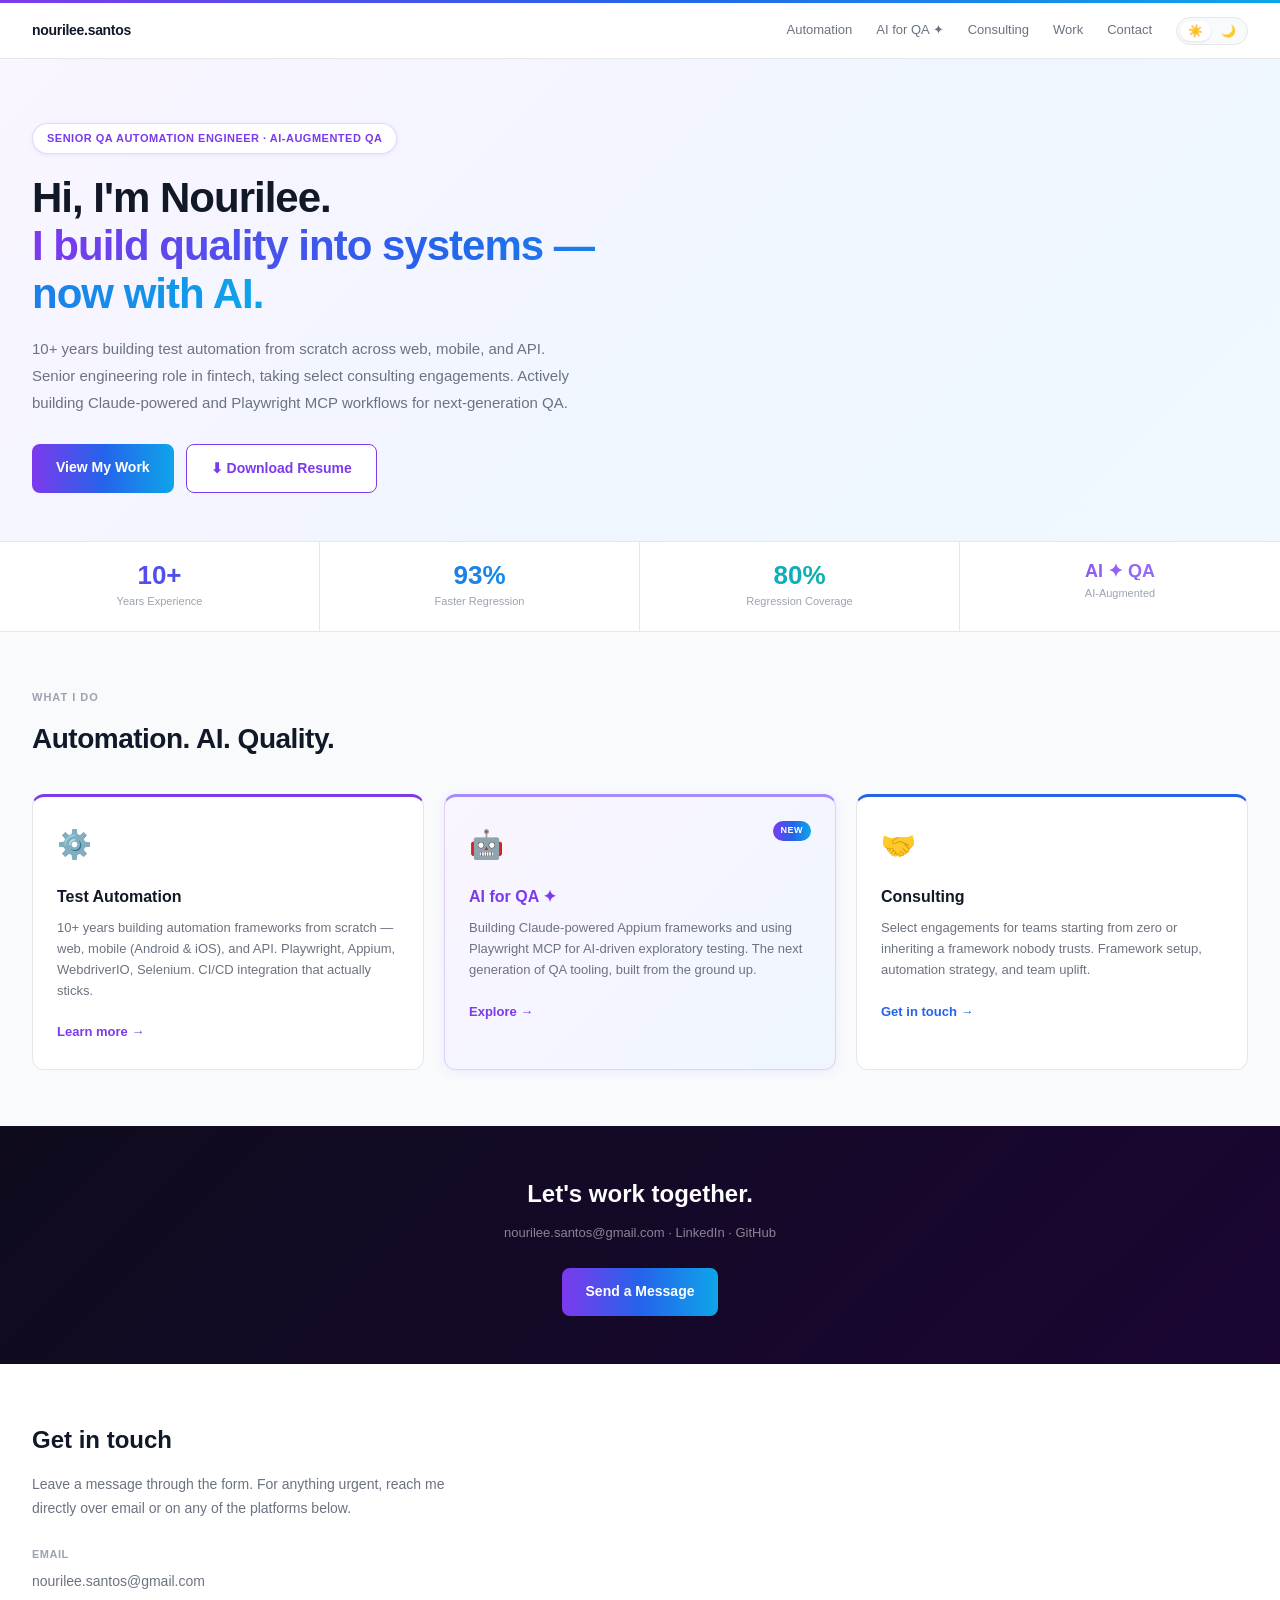
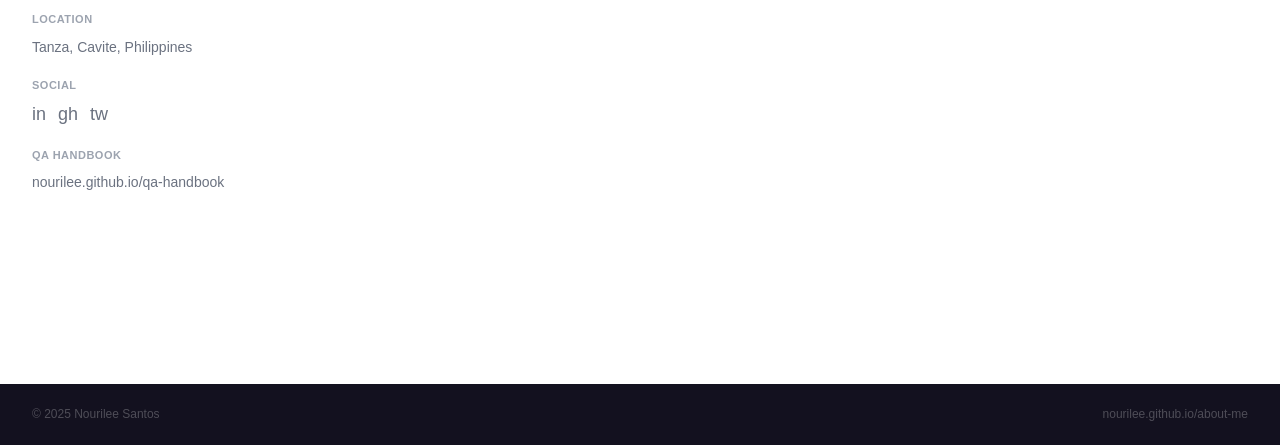
==== index.html @ 4a2c7150 "feat: rebuild home page with hero, stats bar, and pillar cards" ====
<!DOCTYPE html>
<html lang="en">
<head>
  <meta charset="utf-8" />
  <meta name="viewport" content="width=device-width, initial-scale=1" />
  <title>Nourilee Santos — Senior QA Automation Engineer & AI-Augmented QA</title>
  <meta name="description" content="Senior QA Automation Engineer with 10+ years building test automation across web, mobile, and API. Now bringing AI into the QA workflow." />
  <meta property="og:title" content="Nourilee Santos — Senior QA Automation Engineer & AI-Augmented QA" />
  <meta property="og:description" content="Senior QA Automation Engineer with 10+ years building test automation across web, mobile, and API. Now bringing AI into the QA workflow." />
  <meta property="og:image" content="images/me.jpg" />
  <meta property="og:url" content="https://nourilee.github.io/about-me" />
  <meta name="twitter:card" content="summary_large_image" />
  <link rel="stylesheet" href="assets/css/main.css" />
  <script src="assets/js/theme.js"></script>
</head>
<body>

  <div class="gradient-bar"></div>

  <nav class="nav">
    <a href="index.html" class="nav-logo">nourilee.santos</a>
    <div class="nav-links">
      <a href="automation.html">Automation</a>
      <a href="ai-for-qa.html">AI for QA ✦</a>
      <a href="consulting.html">Consulting</a>
      <a href="artifacts.html">Work</a>
      <a href="#contact">Contact</a>
      <div class="theme-toggle" aria-label="Toggle theme">
        <button data-theme="light" onclick="toggleTheme('light')" class="active">☀️</button>
        <button data-theme="dark"  onclick="toggleTheme('dark')">🌙</button>
      </div>
    </div>
  </nav>

  <section class="hero">
    <div class="hero-badge">Senior QA Automation Engineer · AI-Augmented QA</div>
    <h1>Hi, I'm Nourilee.<br>
      <span class="gradient-text">I build quality into systems —<br>now with AI.</span>
    </h1>
    <p>10+ years building test automation from scratch across web, mobile, and API. Senior engineering role in fintech, taking select consulting engagements. Actively building Claude-powered and Playwright MCP workflows for next-generation QA.</p>
    <div class="btn-group">
      <a href="artifacts.html" class="btn-primary">View My Work</a>
      <a href="resume.pdf" download class="btn-secondary">⬇ Download Resume</a>
    </div>
  </section>

  <div class="stats-bar">
    <div class="stat">
      <div class="stat-number purple-blue">10+</div>
      <div class="stat-label">Years Experience</div>
    </div>
    <div class="stat">
      <div class="stat-number blue-sky">93%</div>
      <div class="stat-label">Faster Regression</div>
    </div>
    <div class="stat">
      <div class="stat-number sky-green">80%</div>
      <div class="stat-label">Regression Coverage</div>
    </div>
    <div class="stat">
      <div class="stat-number ai">AI ✦ QA</div>
      <div class="stat-label">AI-Augmented</div>
    </div>
  </div>

  <section class="section">
    <div class="section-label">What I Do</div>
    <h2>Automation. AI. Quality.</h2>
    <div class="pillars">
      <div class="card card-purple">
        <div class="card-icon">⚙️</div>
        <h3>Test Automation</h3>
        <p>10+ years building automation frameworks from scratch — web, mobile (Android &amp; iOS), and API. Playwright, Appium, WebdriverIO, Selenium. CI/CD integration that actually sticks.</p>
        <a href="automation.html" class="card-link">Learn more →</a>
      </div>
      <div class="card card-ai">
        <div class="card-header">
          <div class="card-icon" style="margin-bottom:0;">🤖</div>
          <span class="badge-new">NEW</span>
        </div>
        <h3>AI for QA ✦</h3>
        <p>Building Claude-powered Appium frameworks and using Playwright MCP for AI-driven exploratory testing. The next generation of QA tooling, built from the ground up.</p>
        <a href="ai-for-qa.html" class="card-link">Explore →</a>
      </div>
      <div class="card card-blue">
        <div class="card-icon">🤝</div>
        <h3>Consulting</h3>
        <p>Select engagements for teams starting from zero or inheriting a framework nobody trusts. Framework setup, automation strategy, and team uplift.</p>
        <a href="consulting.html" class="card-link blue">Get in touch →</a>
      </div>
    </div>
  </section>

  <div class="contact-teaser">
    <h2>Let's work together.</h2>
    <p>nourilee.santos@gmail.com · LinkedIn · GitHub</p>
    <a href="#contact" class="btn-primary">Send a Message</a>
  </div>

  <section id="contact" class="contact-section">
    <div class="contact-grid">
      <div>
        <h2>Get in touch</h2>
        <p>Leave a message through the form. For anything urgent, reach me directly over email or on any of the platforms below.</p>
        <div class="contact-details">
          <div class="contact-item">
            <h4>Email</h4>
            <a href="mailto:nourilee.santos@gmail.com">nourilee.santos@gmail.com</a>
          </div>
          <div class="contact-item">
            <h4>Location</h4>
            <span>Tanza, Cavite, Philippines</span>
          </div>
          <div class="contact-item">
            <h4>Social</h4>
            <div class="social-icons">
              <a href="https://www.linkedin.com/in/nourileesantos/" title="LinkedIn">in</a>
              <a href="https://github.com/nourilee" title="GitHub">gh</a>
              <a href="https://twitter.com/oyiesantos" title="Twitter">tw</a>
            </div>
          </div>
          <div class="contact-item">
            <h4>QA Handbook</h4>
            <a href="https://nourilee.github.io/qa-handbook" target="_blank">nourilee.github.io/qa-handbook</a>
          </div>
        </div>
      </div>
      <div class="form-embed">
        <iframe src="https://docs.google.com/forms/d/e/1FAIpQLSe_8wTMM2lC1-4fJjQP-noMIxIu-p00ivH3nninkP90zPvbiA/viewform?embedded=true"
                frameborder="0" marginheight="0" marginwidth="0" loading="lazy">Loading…</iframe>
      </div>
    </div>
  </section>

  <footer>
    <span>© 2025 Nourilee Santos</span>
    <span>nourilee.github.io/about-me</span>
  </footer>

</body>
</html>
---- assets/css/main.css ----
/* ===========================
   DESIGN TOKENS
=========================== */
:root {
  --gradient: linear-gradient(90deg, #7c3aed, #2563eb, #0ea5e9);
  --gradient-start: #7c3aed;
  --gradient-mid:   #2563eb;
  --gradient-end:   #0ea5e9;

  --bg:       #f8fafc;
  --surface:  #ffffff;
  --border:   #e5e7eb;
  --text:     #111827;
  --muted:    #6b7280;
  --subtle:   #9ca3af;
  --ai-tint:  #faf5ff;
  --ai-border: rgba(124,58,237,0.2);
}

[data-theme="dark"] {
  --bg:       #0f0c1d;
  --surface:  #13111f;
  --border:   rgba(255,255,255,0.08);
  --text:     #f9fafb;
  --muted:    rgba(255,255,255,0.55);
  --subtle:   rgba(255,255,255,0.3);
  --ai-tint:  rgba(124,58,237,0.12);
  --ai-border: rgba(167,139,250,0.25);
}

/* ===========================
   RESET & BASE
=========================== */
*, *::before, *::after { box-sizing: border-box; margin: 0; padding: 0; }

html { scroll-behavior: smooth; }

body {
  font-family: -apple-system, BlinkMacSystemFont, "Segoe UI", Roboto, sans-serif;
  font-size: 16px;
  line-height: 1.7;
  background: var(--bg);
  color: var(--text);
  transition: background 0.2s, color 0.2s;
}

a { color: inherit; text-decoration: none; }
ul { list-style: none; }
img { max-width: 100%; display: block; }

/* ===========================
   GRADIENT TOP BAR
=========================== */
.gradient-bar {
  height: 3px;
  background: var(--gradient);
  position: sticky;
  top: 0;
  z-index: 100;
}

/* ===========================
   NAVIGATION
=========================== */
.nav {
  background: var(--surface);
  border-bottom: 1px solid var(--border);
  padding: 0 32px;
  height: 56px;
  display: flex;
  align-items: center;
  justify-content: space-between;
  position: sticky;
  top: 3px;
  z-index: 99;
  transition: background 0.2s, border-color 0.2s;
}

.nav-logo {
  font-weight: 800;
  font-size: 14px;
  letter-spacing: -0.3px;
  color: var(--text);
}

.nav-links {
  display: flex;
  align-items: center;
  gap: 24px;
}

.nav-links a {
  font-size: 13px;
  color: var(--muted);
  transition: color 0.15s;
}
.nav-links a:hover { color: var(--text); }
.nav-links a.active {
  color: var(--gradient-start);
  font-weight: 600;
}

/* Theme toggle pill */
.theme-toggle {
  background: var(--bg);
  border: 1px solid var(--border);
  border-radius: 20px;
  padding: 3px;
  display: flex;
  gap: 2px;
  cursor: pointer;
  transition: background 0.2s;
}
.theme-toggle button {
  background: none;
  border: none;
  cursor: pointer;
  padding: 3px 8px;
  border-radius: 14px;
  font-size: 12px;
  transition: background 0.15s, box-shadow 0.15s;
}
.theme-toggle button.active {
  background: var(--surface);
  box-shadow: 0 1px 3px rgba(0,0,0,0.1);
}

/* ===========================
   HERO
=========================== */
.hero {
  background: linear-gradient(135deg, var(--ai-tint) 0%, #eff6ff 60%, #f0f9ff 100%);
  padding: 64px 32px 48px;
  transition: background 0.2s;
}

[data-theme="dark"] .hero {
  background: linear-gradient(135deg, #1a0533 0%, #0f1a3d 50%, #0c1628 100%);
}

.hero-badge {
  display: inline-flex;
  align-items: center;
  gap: 8px;
  background: var(--surface);
  border: 1px solid var(--ai-border);
  border-radius: 20px;
  padding: 5px 14px;
  margin-bottom: 20px;
  font-size: 11px;
  font-weight: 600;
  color: var(--gradient-start);
  letter-spacing: 0.5px;
  text-transform: uppercase;
  box-shadow: 0 1px 4px rgba(124,58,237,0.1);
}

.hero h1 {
  font-size: clamp(28px, 5vw, 42px);
  font-weight: 800;
  letter-spacing: -1px;
  line-height: 1.15;
  margin-bottom: 16px;
  color: var(--text);
}

.gradient-text {
  background: var(--gradient);
  -webkit-background-clip: text;
  -webkit-text-fill-color: transparent;
  background-clip: text;
}

.hero p {
  font-size: 15px;
  color: var(--muted);
  max-width: 560px;
  margin-bottom: 28px;
  line-height: 1.8;
}

.btn-group { display: flex; gap: 12px; flex-wrap: wrap; }

.btn-primary {
  background: var(--gradient);
  color: white;
  border: none;
  padding: 12px 24px;
  border-radius: 8px;
  font-size: 14px;
  font-weight: 600;
  cursor: pointer;
  text-decoration: none;
  display: inline-block;
  transition: opacity 0.15s, transform 0.15s;
}
.btn-primary:hover { opacity: 0.9; transform: translateY(-1px); }

.btn-secondary {
  background: var(--surface);
  color: var(--gradient-start);
  border: 1.5px solid var(--gradient-start);
  padding: 12px 24px;
  border-radius: 8px;
  font-size: 14px;
  font-weight: 600;
  cursor: pointer;
  text-decoration: none;
  display: inline-block;
  transition: background 0.15s, transform 0.15s;
}
.btn-secondary:hover { background: var(--ai-tint); transform: translateY(-1px); }

/* ===========================
   STATS BAR
=========================== */
.stats-bar {
  display: grid;
  grid-template-columns: repeat(4, 1fr);
  background: var(--surface);
  border-top: 1px solid var(--border);
  border-bottom: 1px solid var(--border);
  transition: background 0.2s;
}

.stat {
  padding: 20px 16px;
  text-align: center;
  border-right: 1px solid var(--border);
}
.stat:last-child { border-right: none; }

.stat-number {
  font-size: 26px;
  font-weight: 800;
  line-height: 1;
  margin-bottom: 4px;
}
.stat-number.purple-blue { background: linear-gradient(90deg,#7c3aed,#2563eb); -webkit-background-clip:text; -webkit-text-fill-color:transparent; background-clip:text; }
.stat-number.blue-sky    { background: linear-gradient(90deg,#2563eb,#0ea5e9); -webkit-background-clip:text; -webkit-text-fill-color:transparent; background-clip:text; }
.stat-number.sky-green   { background: linear-gradient(90deg,#0ea5e9,#10b981); -webkit-background-clip:text; -webkit-text-fill-color:transparent; background-clip:text; }
.stat-number.ai          { background: linear-gradient(90deg,#7c3aed,#a78bfa); -webkit-background-clip:text; -webkit-text-fill-color:transparent; background-clip:text; font-size:18px; }

.stat-label {
  font-size: 11px;
  color: var(--subtle);
}

/* ===========================
   SECTION SHARED
=========================== */
.section {
  padding: 56px 32px;
  background: var(--bg);
  transition: background 0.2s;
}

.section-label {
  font-size: 11px;
  font-weight: 700;
  color: var(--subtle);
  letter-spacing: 1px;
  text-transform: uppercase;
  margin-bottom: 8px;
}

.section h2 {
  font-size: 28px;
  font-weight: 800;
  letter-spacing: -0.5px;
  margin-bottom: 32px;
  color: var(--text);
}

/* ===========================
   PILLAR CARDS (3-column)
=========================== */
.pillars {
  display: grid;
  grid-template-columns: repeat(3, 1fr);
  gap: 20px;
}

.card {
  background: var(--surface);
  border: 1px solid var(--border);
  border-radius: 12px;
  padding: 24px;
  transition: transform 0.2s, box-shadow 0.2s, background 0.2s;
}
.card:hover { transform: translateY(-3px); box-shadow: 0 8px 24px rgba(0,0,0,0.08); }

.card-purple { border-top: 3px solid #7c3aed; }
.card-blue   { border-top: 3px solid #2563eb; }
.card-ai {
  background: linear-gradient(135deg, var(--ai-tint), #eff6ff);
  border: 1px solid var(--ai-border);
  border-top: 3px solid #a78bfa;
  box-shadow: 0 2px 12px rgba(124,58,237,0.08);
}
[data-theme="dark"] .card-ai {
  background: linear-gradient(135deg, rgba(124,58,237,0.12), rgba(37,99,235,0.08));
}

.card-icon { font-size: 28px; margin-bottom: 14px; }

.card-header {
  display: flex;
  justify-content: space-between;
  align-items: flex-start;
  margin-bottom: 14px;
}

.card h3 {
  font-size: 16px;
  font-weight: 700;
  margin-bottom: 8px;
  color: var(--text);
}
.card-ai h3 { color: #7c3aed; }
[data-theme="dark"] .card-ai h3 { color: #a78bfa; }

.card p {
  font-size: 13px;
  color: var(--muted);
  line-height: 1.6;
  margin-bottom: 16px;
}

.card-link {
  font-size: 13px;
  font-weight: 600;
  color: var(--gradient-start);
}
.card-link.blue { color: var(--gradient-mid); }

.badge-new {
  background: var(--gradient);
  color: white;
  font-size: 9px;
  font-weight: 700;
  padding: 2px 8px;
  border-radius: 10px;
  letter-spacing: 0.5px;
  white-space: nowrap;
}

.badge-in-progress {
  background: var(--ai-tint);
  border: 1px solid var(--ai-border);
  color: var(--gradient-start);
  font-size: 9px;
  font-weight: 600;
  padding: 2px 10px;
  border-radius: 10px;
  white-space: nowrap;
}
[data-theme="dark"] .badge-in-progress {
  background: rgba(124,58,237,0.15);
  color: #a78bfa;
}

/* ===========================
   TECH TAGS
=========================== */
.tags { display: flex; flex-wrap: wrap; gap: 6px; margin-top: 12px; }
.tag {
  background: var(--bg);
  border: 1px solid var(--border);
  color: var(--muted);
  font-size: 11px;
  padding: 3px 10px;
  border-radius: 20px;
}

/* ===========================
   CONTACT TEASER (dark band)
=========================== */
.contact-teaser {
  background: linear-gradient(135deg, #0f0c1d, #1a0533);
  padding: 48px 32px;
  text-align: center;
}
.contact-teaser h2 {
  font-size: 24px;
  font-weight: 800;
  color: white;
  margin-bottom: 8px;
}
.contact-teaser p {
  font-size: 13px;
  color: rgba(255,255,255,0.5);
  margin-bottom: 24px;
}

/* ===========================
   CONTACT SECTION
=========================== */
.contact-section {
  padding: 56px 32px;
  background: var(--surface);
  transition: background 0.2s;
}

.contact-grid {
  display: grid;
  grid-template-columns: 1fr 1fr;
  gap: 48px;
  max-width: 900px;
}

.contact-section h2 { font-size: 24px; font-weight: 800; margin-bottom: 12px; color: var(--text); }
.contact-section p  { font-size: 14px; color: var(--muted); margin-bottom: 24px; }

.contact-details { display: flex; flex-direction: column; gap: 16px; }
.contact-item h4 { font-size: 11px; font-weight: 700; text-transform: uppercase; letter-spacing: 0.5px; color: var(--subtle); margin-bottom: 4px; }
.contact-item a,
.contact-item span { font-size: 14px; color: var(--muted); }
.contact-item a:hover { color: var(--gradient-start); }

.social-icons { display: flex; gap: 12px; margin-top: 4px; }
.social-icons a { font-size: 18px; color: var(--muted); transition: color 0.15s; }
.social-icons a:hover { color: var(--gradient-start); }

/* ===========================
   CONTACT FORM EMBED
=========================== */
.form-embed iframe {
  width: 100%;
  min-height: 500px;
  border: none;
  border-radius: 8px;
}

/* ===========================
   PAGE HERO (inner pages)
=========================== */
.page-hero {
  background: linear-gradient(135deg, var(--ai-tint) 0%, #eff6ff 60%, #f0f9ff 100%);
  padding: 48px 32px 40px;
  transition: background 0.2s;
}
[data-theme="dark"] .page-hero {
  background: linear-gradient(135deg, #1a0533 0%, #0f1a3d 50%, #0c1628 100%);
}
.page-hero h1 {
  font-size: clamp(24px, 4vw, 36px);
  font-weight: 800;
  letter-spacing: -0.8px;
  line-height: 1.2;
  color: var(--text);
  margin-bottom: 12px;
}
.page-hero p {
  font-size: 15px;
  color: var(--muted);
  max-width: 600px;
  line-height: 1.8;
}

/* ===========================
   CONTENT SECTION (inner pages)
=========================== */
.content-section {
  padding: 40px 32px;
  background: var(--bg);
  transition: background 0.2s;
}
.content-section + .content-section {
  border-top: 1px solid var(--border);
}

.content-section h2 {
  font-size: 20px;
  font-weight: 700;
  margin-bottom: 20px;
  color: var(--text);
}

.content-section ul {
  list-style: disc;
  padding-left: 20px;
  display: flex;
  flex-direction: column;
  gap: 10px;
}
.content-section ul li {
  font-size: 14px;
  color: var(--muted);
  line-height: 1.7;
}

/* ===========================
   CALLOUT BOX
=========================== */
.callout {
  background: linear-gradient(135deg, var(--ai-tint), #eff6ff);
  border: 1px solid var(--ai-border);
  border-radius: 12px;
  padding: 24px;
  margin: 24px 0;
}
[data-theme="dark"] .callout {
  background: rgba(124,58,237,0.08);
}
.callout-label {
  font-size: 11px;
  font-weight: 700;
  color: var(--gradient-start);
  text-transform: uppercase;
  letter-spacing: 0.5px;
  margin-bottom: 10px;
}
.callout p {
  font-size: 14px;
  color: var(--muted);
  line-height: 1.7;
  margin: 0;
}

/* ===========================
   GITHUB CTA CARD
=========================== */
.github-card {
  background: var(--surface);
  border: 1px solid var(--border);
  border-radius: 12px;
  padding: 24px;
  display: flex;
  justify-content: space-between;
  align-items: center;
  gap: 24px;
  flex-wrap: wrap;
  transition: background 0.2s;
}
.github-card-text h3 { font-size: 15px; font-weight: 700; margin-bottom: 4px; color: var(--text); }
.github-card-text p  { font-size: 13px; color: var(--muted); }
.github-links { display: flex; flex-direction: column; gap: 8px; }
.btn-github {
  background: var(--text);
  color: white;
  border: none;
  padding: 9px 16px;
  border-radius: 6px;
  font-size: 12px;
  font-weight: 600;
  cursor: pointer;
  text-decoration: none;
  display: inline-flex;
  align-items: center;
  gap: 6px;
  white-space: nowrap;
  transition: opacity 0.15s;
}
[data-theme="dark"] .btn-github { background: rgba(255,255,255,0.1); }
.btn-github:hover { opacity: 0.8; }

/* ===========================
   CONSULTING PROCESS STEPS
=========================== */
.process-steps {
  display: grid;
  grid-template-columns: repeat(3, 1fr);
  gap: 20px;
}
.process-step {
  background: var(--surface);
  border: 1px solid var(--border);
  border-radius: 12px;
  padding: 24px;
  position: relative;
  transition: background 0.2s;
}
.step-number {
  font-size: 32px;
  font-weight: 800;
  background: var(--gradient);
  -webkit-background-clip: text;
  -webkit-text-fill-color: transparent;
  background-clip: text;
  margin-bottom: 10px;
  line-height: 1;
}
.process-step h3 { font-size: 15px; font-weight: 700; margin-bottom: 8px; color: var(--text); }
.process-step p  { font-size: 13px; color: var(--muted); line-height: 1.6; }

/* ===========================
   ARTIFACT CARDS
=========================== */
.artifact-grid {
  display: grid;
  grid-template-columns: repeat(auto-fill, minmax(280px, 1fr));
  gap: 20px;
}
.artifact-card {
  background: var(--surface);
  border: 1px solid var(--border);
  border-radius: 12px;
  padding: 24px;
  display: flex;
  flex-direction: column;
  gap: 12px;
  transition: transform 0.2s, box-shadow 0.2s, background 0.2s;
}
.artifact-card:hover { transform: translateY(-3px); box-shadow: 0 8px 24px rgba(0,0,0,0.08); }
.artifact-card h3 { font-size: 15px; font-weight: 700; color: var(--text); }
.artifact-card p  { font-size: 13px; color: var(--muted); line-height: 1.6; flex: 1; }

/* ===========================
   FOOTER
=========================== */
footer {
  background: #13111f;
  padding: 20px 32px;
  display: flex;
  justify-content: space-between;
  align-items: center;
  flex-wrap: wrap;
  gap: 8px;
}
footer span { font-size: 12px; color: rgba(255,255,255,0.25); }

/* ===========================
   BACK LINK
=========================== */
.back-link {
  font-size: 13px;
  color: rgba(255,255,255,0.4);
  text-decoration: none;
  transition: color 0.15s;
}
.back-link:hover { color: white; }

/* ===========================
   RESPONSIVE
=========================== */
@media (max-width: 768px) {
  .nav { padding: 0 16px; }
  .nav-links { display: none; }

  .hero, .section, .page-hero, .content-section, .contact-section { padding-left: 16px; padding-right: 16px; }

  .stats-bar { grid-template-columns: repeat(2, 1fr); }
  .stat:nth-child(1),
  .stat:nth-child(2) { border-bottom: 1px solid var(--border); }
  .stat:nth-child(2) { border-right: none; }

  .pillars { grid-template-columns: 1fr; }
  .process-steps { grid-template-columns: 1fr; }
  .contact-grid { grid-template-columns: 1fr; }
  .github-card { flex-direction: column; align-items: flex-start; }
  .github-links { flex-direction: row; flex-wrap: wrap; }
}

/* ===========================
   RESUME PRINT STYLES
=========================== */
.resume-page {
  max-width: 800px;
  margin: 0 auto;
  padding: 40px;
  background: white;
  color: #111827;
  font-family: -apple-system, BlinkMacSystemFont, "Segoe UI", sans-serif;
}

@media print {
  body { background: white; }
  .resume-page { padding: 0; max-width: none; }
  .no-print { display: none !important; }
}
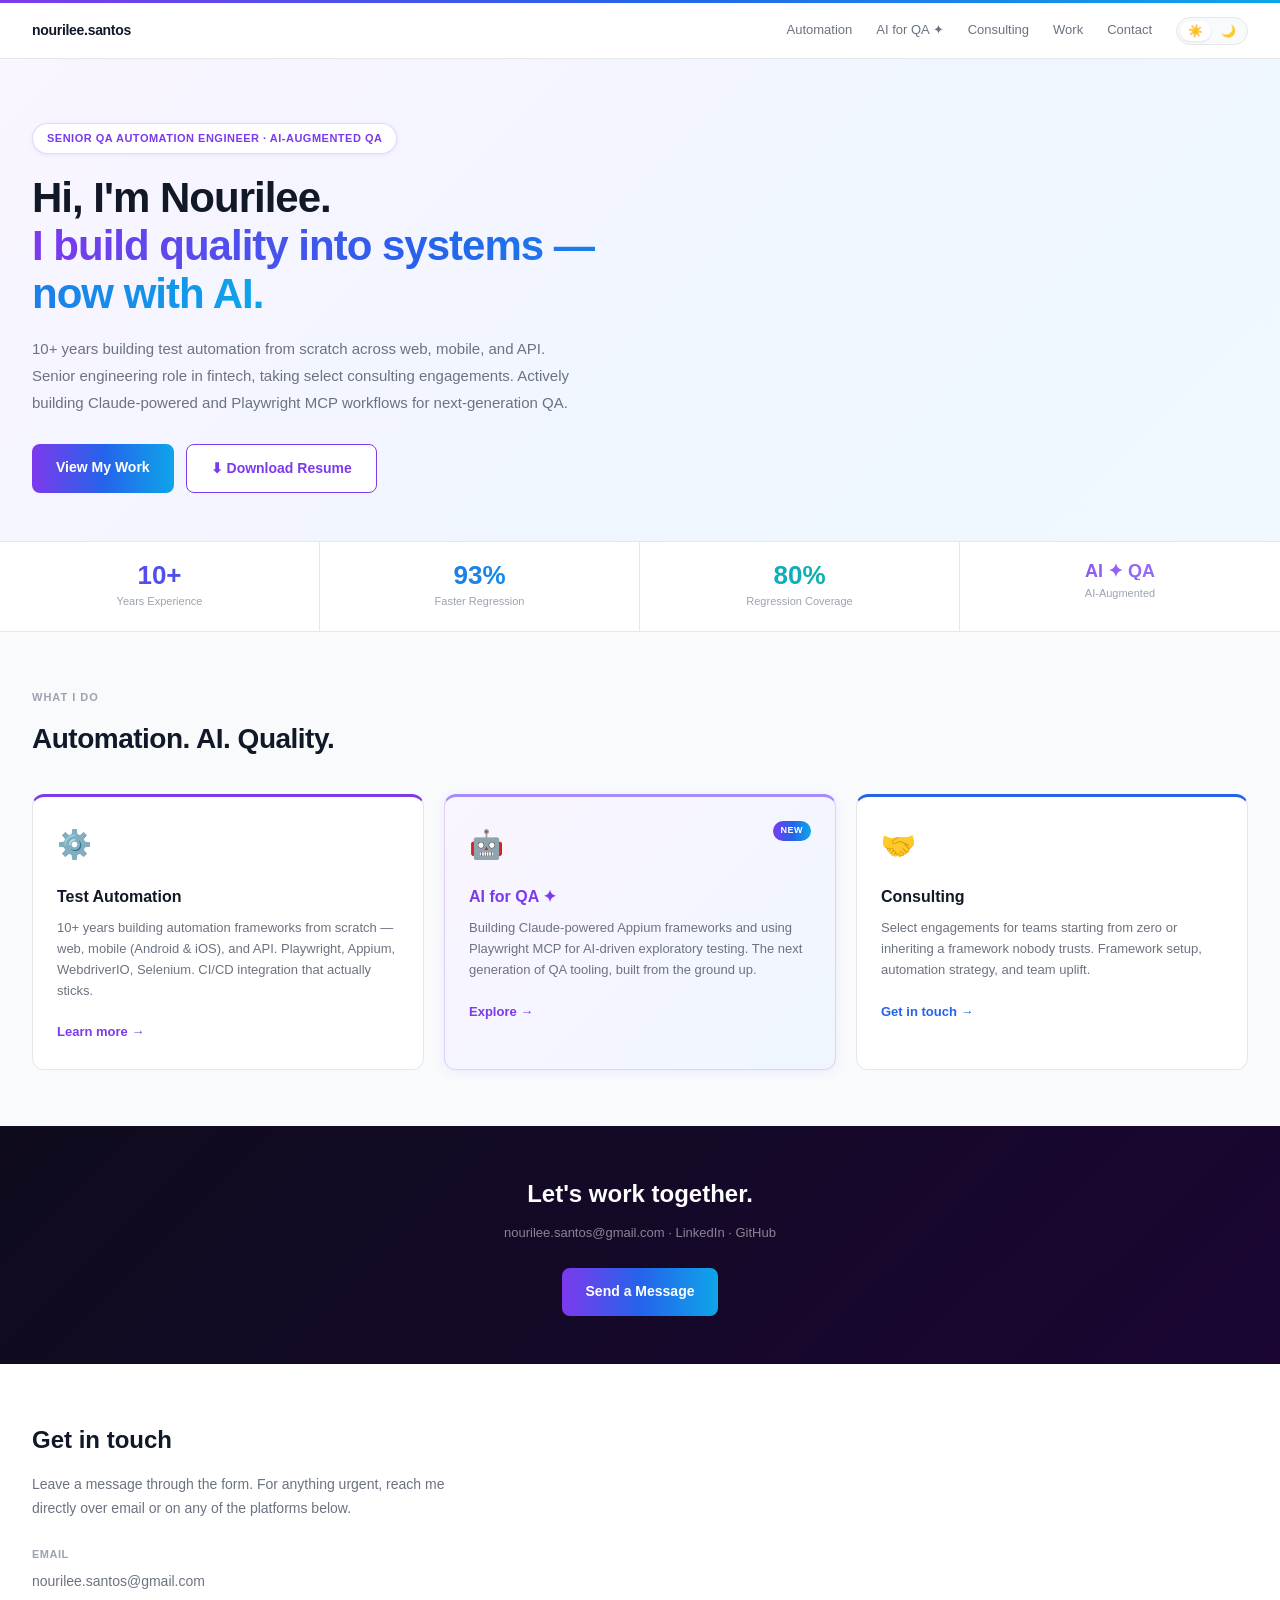
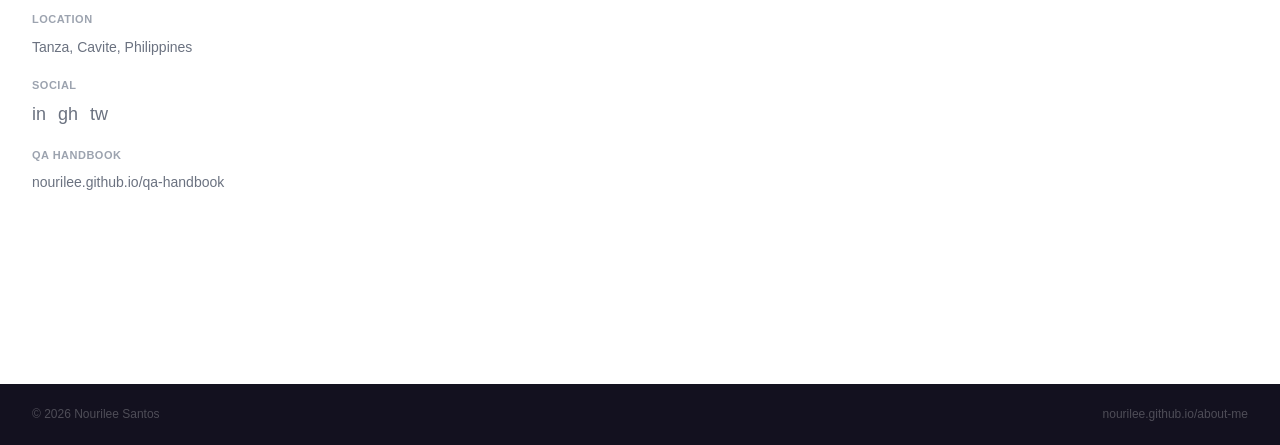
==== commit b272be83: "fix: mobile nav, aria labels, copyright year, OG tags, theme toggle flash Co-Authored-By: Claude Son" ====
--- a/index.html
+++ b/index.html
@@ -26,10 +26,13 @@
       <a href="artifacts.html">Work</a>
       <a href="#contact">Contact</a>
       <div class="theme-toggle" aria-label="Toggle theme">
-        <button data-theme="light" onclick="toggleTheme('light')" class="active">☀️</button>
+        <button data-theme="light" onclick="toggleTheme('light')">☀️</button>
         <button data-theme="dark"  onclick="toggleTheme('dark')">🌙</button>
       </div>
     </div>
+    <button class="nav-hamburger" onclick="document.querySelector('.nav-links').classList.toggle('nav-open')" aria-label="Toggle navigation">
+      <span></span><span></span><span></span>
+    </button>
   </nav>
 
   <section class="hero">
@@ -133,7 +136,7 @@
   </section>
 
   <footer>
-    <span>© 2025 Nourilee Santos</span>
+    <span>© 2026 Nourilee Santos</span>
     <span>nourilee.github.io/about-me</span>
   </footer>
 
--- a/assets/css/main.css
+++ b/assets/css/main.css
@@ -99,6 +99,8 @@
   color: var(--gradient-start);
   font-weight: 600;
 }
+
+.nav-hamburger { display: none; }
 
 /* Theme toggle pill */
 .theme-toggle {
@@ -636,7 +638,10 @@
 =========================== */
 @media (max-width: 768px) {
   .nav { padding: 0 16px; }
-  .nav-links { display: none; }
+  .nav-links { display: none; flex-direction: column; position: absolute; top: 59px; left: 0; right: 0; background: var(--surface); border-bottom: 1px solid var(--border); padding: 16px 20px; gap: 16px; z-index: 98; }
+  .nav-links.nav-open { display: flex; }
+  .nav-hamburger { display: flex; flex-direction: column; justify-content: center; gap: 4px; background: none; border: none; cursor: pointer; padding: 8px; }
+  .nav-hamburger span { display: block; width: 22px; height: 2px; background: var(--text); border-radius: 2px; transition: background 0.15s; }
 
   .hero, .section, .page-hero, .content-section, .contact-section { padding-left: 16px; padding-right: 16px; }
 
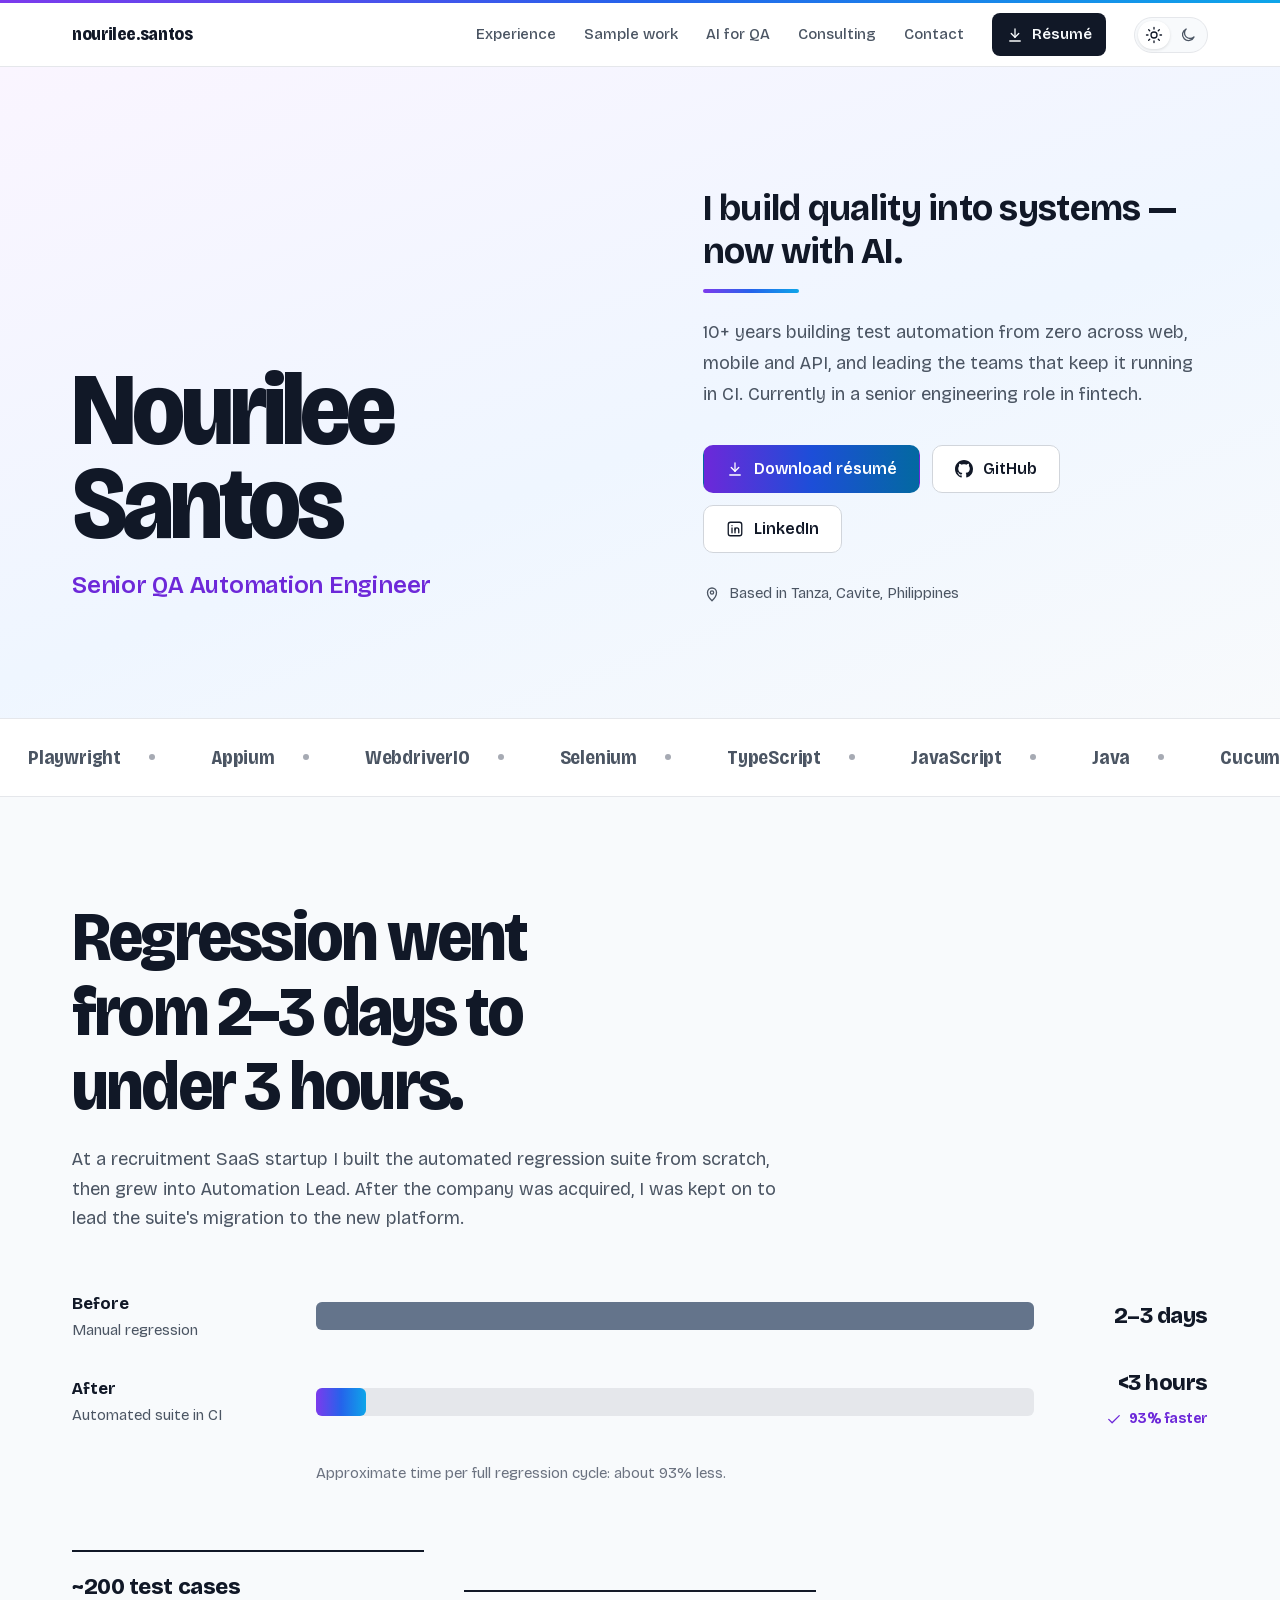
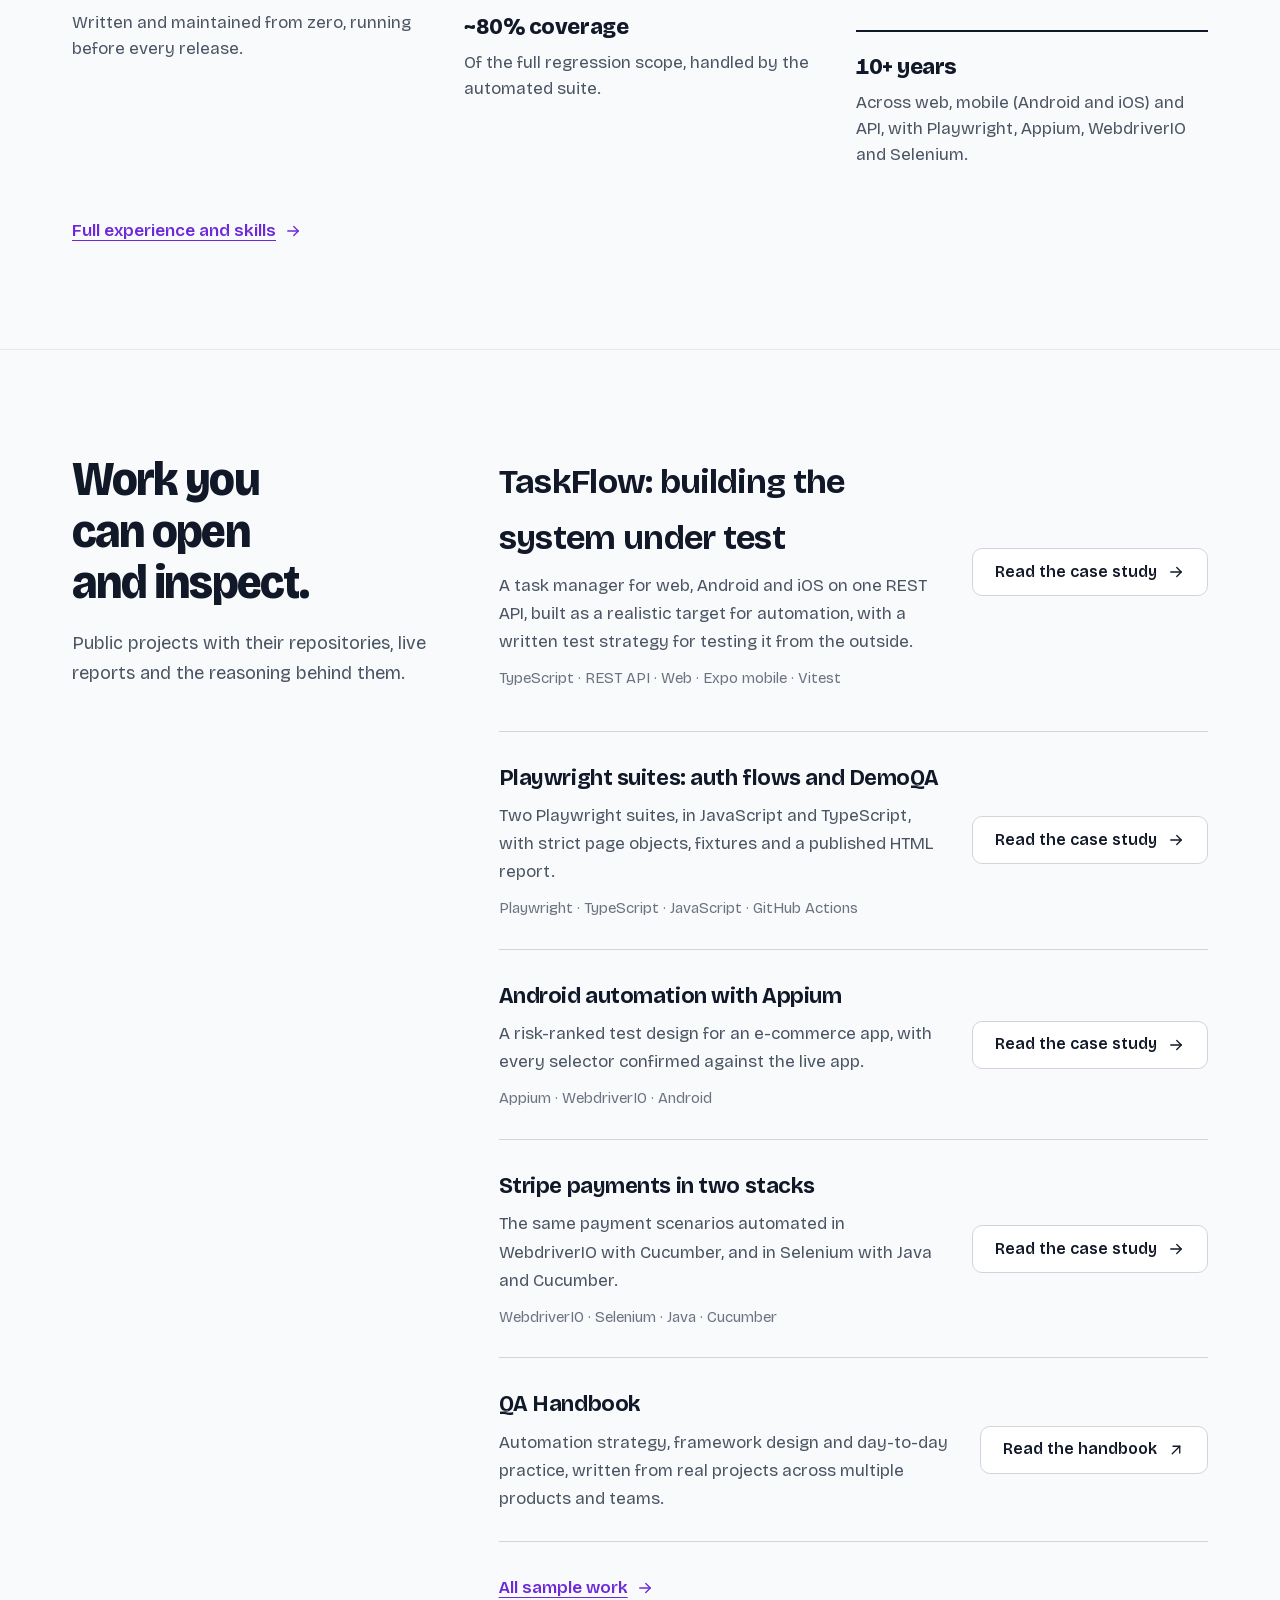
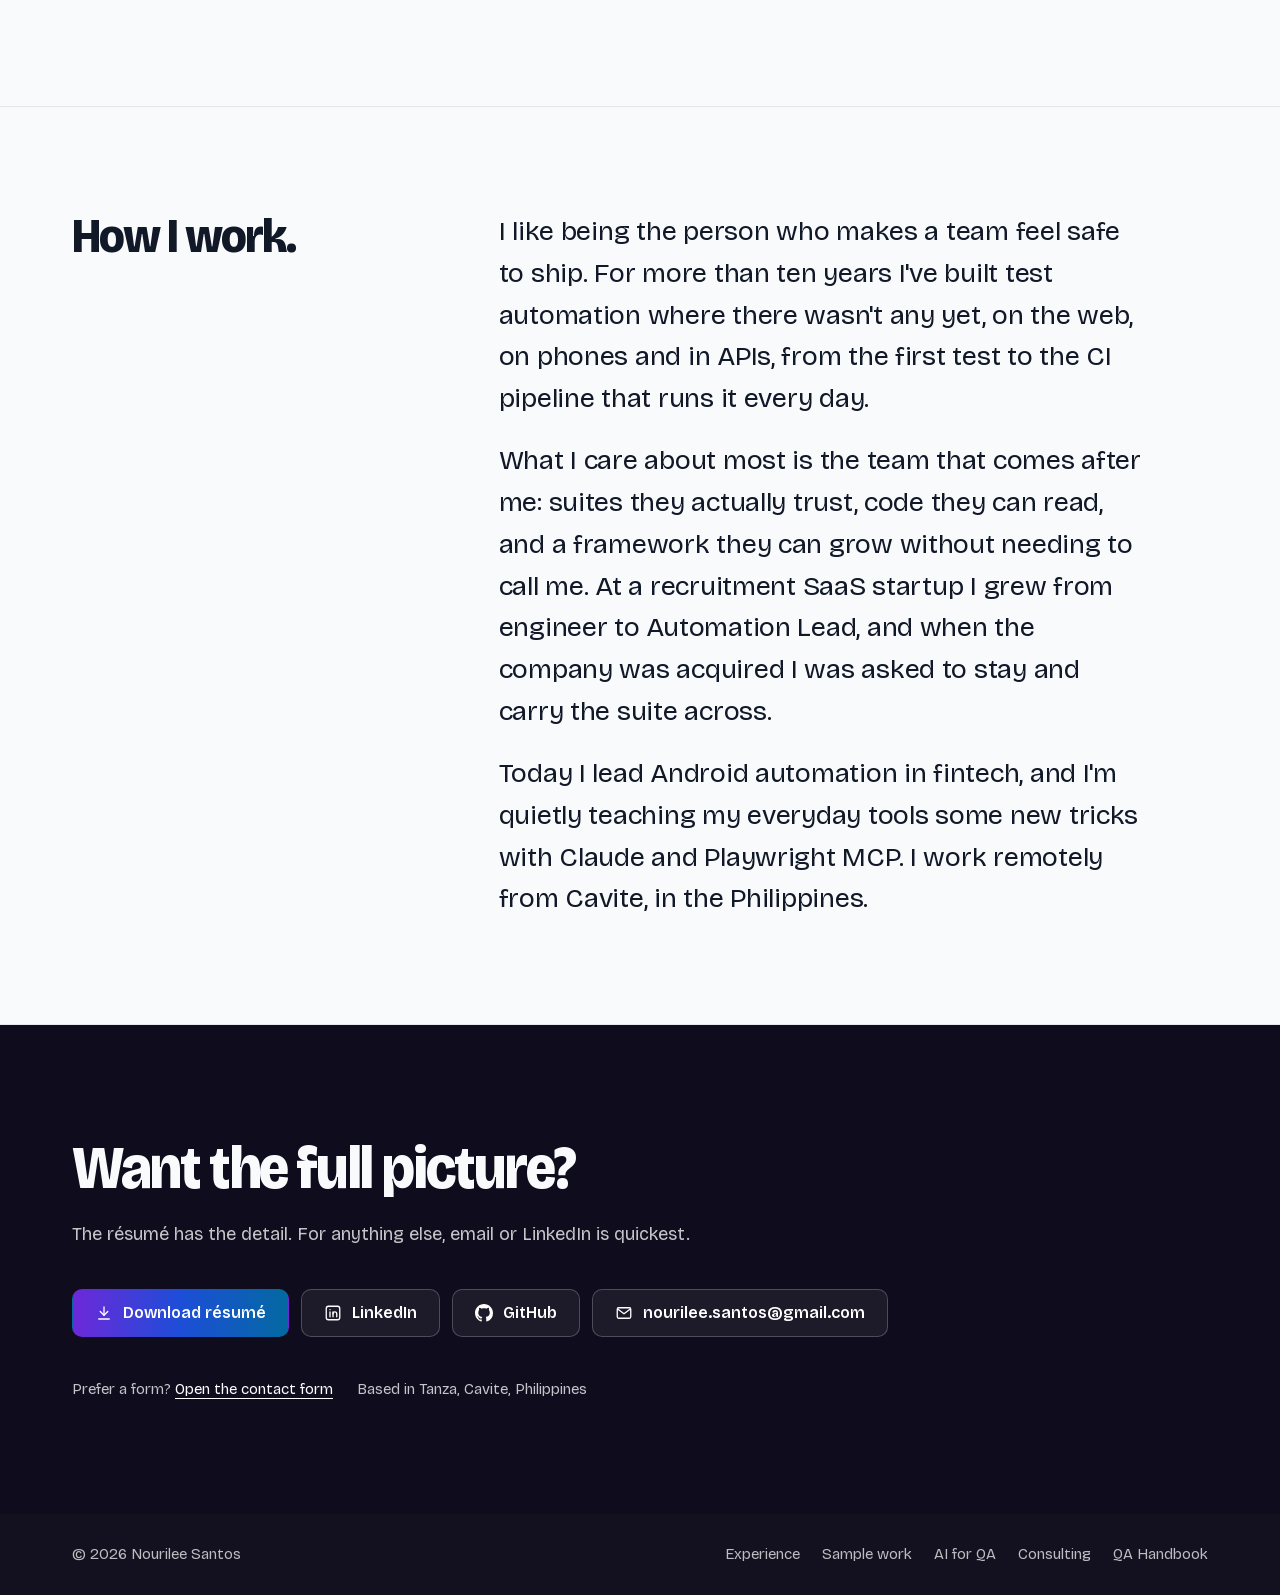
==== commit b99ea3eb: "feat: redesign the portfolio as one site-wide system Rebuild every page on a single design system an" ====
--- a/index.html
+++ b/index.html
@@ -1,144 +1,218 @@
-<!DOCTYPE html>
-<html lang="en">
-<head>
-  <meta charset="utf-8" />
-  <meta name="viewport" content="width=device-width, initial-scale=1" />
-  <title>Nourilee Santos — Senior QA Automation Engineer & AI-Augmented QA</title>
-  <meta name="description" content="Senior QA Automation Engineer with 10+ years building test automation across web, mobile, and API. Now bringing AI into the QA workflow." />
-  <meta property="og:title" content="Nourilee Santos — Senior QA Automation Engineer & AI-Augmented QA" />
-  <meta property="og:description" content="Senior QA Automation Engineer with 10+ years building test automation across web, mobile, and API. Now bringing AI into the QA workflow." />
-  <meta property="og:image" content="images/me.jpg" />
-  <meta property="og:url" content="https://nourilee.github.io/about-me" />
-  <meta name="twitter:card" content="summary_large_image" />
-  <link rel="stylesheet" href="assets/css/main.css" />
-  <script src="assets/js/theme.js"></script>
-</head>
-<body>
-
-  <div class="gradient-bar"></div>
-
-  <nav class="nav">
-    <a href="index.html" class="nav-logo">nourilee.santos</a>
-    <div class="nav-links">
-      <a href="automation.html">Automation</a>
-      <a href="ai-for-qa.html">AI for QA ✦</a>
-      <a href="consulting.html">Consulting</a>
-      <a href="artifacts.html">Work</a>
-      <a href="#contact">Contact</a>
-      <div class="theme-toggle" aria-label="Toggle theme">
-        <button data-theme="light" onclick="toggleTheme('light')">☀️</button>
-        <button data-theme="dark"  onclick="toggleTheme('dark')">🌙</button>
-      </div>
-    </div>
-    <button class="nav-hamburger" onclick="document.querySelector('.nav-links').classList.toggle('nav-open')" aria-label="Toggle navigation">
-      <span></span><span></span><span></span>
-    </button>
-  </nav>
-
-  <section class="hero">
-    <div class="hero-badge">Senior QA Automation Engineer · AI-Augmented QA</div>
-    <h1>Hi, I'm Nourilee.<br>
-      <span class="gradient-text">I build quality into systems —<br>now with AI.</span>
-    </h1>
-    <p>10+ years building test automation from scratch across web, mobile, and API. Senior engineering role in fintech, taking select consulting engagements. Actively building Claude-powered and Playwright MCP workflows for next-generation QA.</p>
-    <div class="btn-group">
-      <a href="artifacts.html" class="btn-primary">View My Work</a>
-      <a href="resume.pdf" download class="btn-secondary">⬇ Download Resume</a>
-    </div>
-  </section>
-
-  <div class="stats-bar">
-    <div class="stat">
-      <div class="stat-number purple-blue">10+</div>
-      <div class="stat-label">Years Experience</div>
-    </div>
-    <div class="stat">
-      <div class="stat-number blue-sky">93%</div>
-      <div class="stat-label">Faster Regression</div>
-    </div>
-    <div class="stat">
-      <div class="stat-number sky-green">80%</div>
-      <div class="stat-label">Regression Coverage</div>
-    </div>
-    <div class="stat">
-      <div class="stat-number ai">AI ✦ QA</div>
-      <div class="stat-label">AI-Augmented</div>
-    </div>
-  </div>
-
-  <section class="section">
-    <div class="section-label">What I Do</div>
-    <h2>Automation. AI. Quality.</h2>
-    <div class="pillars">
-      <div class="card card-purple">
-        <div class="card-icon">⚙️</div>
-        <h3>Test Automation</h3>
-        <p>10+ years building automation frameworks from scratch — web, mobile (Android &amp; iOS), and API. Playwright, Appium, WebdriverIO, Selenium. CI/CD integration that actually sticks.</p>
-        <a href="automation.html" class="card-link">Learn more →</a>
-      </div>
-      <div class="card card-ai">
-        <div class="card-header">
-          <div class="card-icon" style="margin-bottom:0;">🤖</div>
-          <span class="badge-new">NEW</span>
-        </div>
-        <h3>AI for QA ✦</h3>
-        <p>Building Claude-powered Appium frameworks and using Playwright MCP for AI-driven exploratory testing. The next generation of QA tooling, built from the ground up.</p>
-        <a href="ai-for-qa.html" class="card-link">Explore →</a>
-      </div>
-      <div class="card card-blue">
-        <div class="card-icon">🤝</div>
-        <h3>Consulting</h3>
-        <p>Select engagements for teams starting from zero or inheriting a framework nobody trusts. Framework setup, automation strategy, and team uplift.</p>
-        <a href="consulting.html" class="card-link blue">Get in touch →</a>
-      </div>
-    </div>
-  </section>
-
-  <div class="contact-teaser">
-    <h2>Let's work together.</h2>
-    <p>nourilee.santos@gmail.com · LinkedIn · GitHub</p>
-    <a href="#contact" class="btn-primary">Send a Message</a>
-  </div>
-
-  <section id="contact" class="contact-section">
-    <div class="contact-grid">
-      <div>
-        <h2>Get in touch</h2>
-        <p>Leave a message through the form. For anything urgent, reach me directly over email or on any of the platforms below.</p>
-        <div class="contact-details">
-          <div class="contact-item">
-            <h4>Email</h4>
-            <a href="mailto:nourilee.santos@gmail.com">nourilee.santos@gmail.com</a>
-          </div>
-          <div class="contact-item">
-            <h4>Location</h4>
-            <span>Tanza, Cavite, Philippines</span>
-          </div>
-          <div class="contact-item">
-            <h4>Social</h4>
-            <div class="social-icons">
-              <a href="https://www.linkedin.com/in/nourileesantos/" title="LinkedIn">in</a>
-              <a href="https://github.com/nourilee" title="GitHub">gh</a>
-              <a href="https://twitter.com/oyiesantos" title="Twitter">tw</a>
-            </div>
-          </div>
-          <div class="contact-item">
-            <h4>QA Handbook</h4>
-            <a href="https://nourilee.github.io/qa-handbook" target="_blank">nourilee.github.io/qa-handbook</a>
-          </div>
-        </div>
-      </div>
-      <div class="form-embed">
-        <iframe src="https://docs.google.com/forms/d/e/1FAIpQLSe_8wTMM2lC1-4fJjQP-noMIxIu-p00ivH3nninkP90zPvbiA/viewform?embedded=true"
-                frameborder="0" marginheight="0" marginwidth="0" loading="lazy">Loading…</iframe>
-      </div>
-    </div>
-  </section>
-
-  <footer>
-    <span>© 2026 Nourilee Santos</span>
-    <span>nourilee.github.io/about-me</span>
-  </footer>
-
-</body>
-</html>+<!DOCTYPE html>
+<html lang="en">
+<head>
+  <meta charset="utf-8" />
+  <meta name="viewport" content="width=device-width, initial-scale=1" />
+  <link rel="icon" href="assets/favicon.svg" type="image/svg+xml" />
+  <link rel="icon" href="assets/favicon-32x32.png" type="image/png" sizes="32x32" />
+  <link rel="apple-touch-icon" href="assets/apple-touch-icon.png" />
+  <title>Nourilee Santos — Senior QA Automation Engineer</title>
+  <meta name="description" content="Senior QA Automation Engineer with 10+ years building test automation from zero across web, mobile and API. Regression cut from 2–3 days to under 3 hours." />
+  <meta property="og:title" content="Nourilee Santos — Senior QA Automation Engineer" />
+  <meta property="og:description" content="Senior QA Automation Engineer with 10+ years building test automation from zero across web, mobile and API. Regression cut from 2–3 days to under 3 hours." />
+  <meta property="og:image" content="https://nourilee.github.io/about-me/images/og-image.jpg" />
+  <meta property="og:image:width" content="1200" />
+  <meta property="og:image:height" content="630" />
+  <meta property="og:url" content="https://nourilee.github.io/about-me" />
+  <meta name="twitter:card" content="summary_large_image" />
+  <meta name="color-scheme" content="light dark" />
+  <link rel="preload" href="assets/fonts/bricolage-grotesque-latin.woff2" as="font" type="font/woff2" crossorigin />
+  <link rel="stylesheet" href="assets/css/main.css" />
+  <script src="assets/js/theme.js"></script>
+  <script async src="https://www.googletagmanager.com/gtag/js?id=G-QLPSYLTSFE"></script>
+  <script>window.dataLayer=window.dataLayer||[];function gtag(){dataLayer.push(arguments);}gtag('js',new Date());gtag('config','G-QLPSYLTSFE');</script>
+  <script>(function(c,l,a,r,i,t,y){c[a]=c[a]||function(){(c[a].q=c[a].q||[]).push(arguments)};t=l.createElement(r);t.async=1;t.src="https://www.clarity.ms/tag/"+i;y=l.getElementsByTagName(r)[0];y.parentNode.insertBefore(t,y);})(window,document,"clarity","script","x5ssmabeig");</script>
+</head>
+<body>
+
+  <svg width="0" height="0" style="position:absolute" aria-hidden="true" focusable="false">
+    <symbol id="i-download" viewBox="0 0 24 24"><path d="M12 4v11"/><path d="m7 10 5 5 5-5"/><path d="M5 20h14"/></symbol>
+    <symbol id="i-arrow" viewBox="0 0 24 24"><path d="M7 17 17 7"/><path d="M8 7h9v9"/></symbol>
+    <symbol id="i-right" viewBox="0 0 24 24"><path d="M5 12h14"/><path d="m13 6 6 6-6 6"/></symbol>
+    <symbol id="i-linkedin" viewBox="0 0 24 24"><rect x="3" y="3" width="18" height="18" rx="3"/><path d="M8 10.5V17"/><path d="M8 7.5v.01"/><path d="M12 17v-6.5"/><path d="M12 13.2c0-1.6 1.1-2.7 2.5-2.7s2.5 1 2.5 2.7V17"/></symbol>
+    <symbol id="i-mail" viewBox="0 0 24 24"><rect x="3" y="5" width="18" height="14" rx="2"/><path d="m4 7 8 6 8-6"/></symbol>
+    <symbol id="i-check" viewBox="0 0 24 24"><path d="m5 12.5 4.5 4.5L19 7.5"/></symbol>
+    <symbol id="i-pin" viewBox="0 0 24 24"><path d="M12 21s-6-5.4-6-11a6 6 0 0 1 12 0c0 5.6-6 11-6 11z"/><circle cx="12" cy="10" r="2.2"/></symbol>
+    <symbol id="i-sun" viewBox="0 0 24 24"><circle cx="12" cy="12" r="4"/><path d="M12 2v2M12 20v2M4.9 4.9l1.4 1.4M17.7 17.7l1.4 1.4M2 12h2M20 12h2M4.9 19.1l1.4-1.4M17.7 6.3l1.4-1.4"/></symbol>
+    <symbol id="i-moon" viewBox="0 0 24 24"><path d="M20 14.5A8 8 0 1 1 9.5 4a6.5 6.5 0 0 0 10.5 10.5z"/></symbol>
+    <symbol id="i-github" viewBox="0 0 16 16"><path d="M8 0C3.58 0 0 3.58 0 8c0 3.54 2.29 6.53 5.47 7.59.4.07.55-.17.55-.38 0-.19-.01-.82-.01-1.49-2.01.37-2.53-.49-2.69-.94-.09-.23-.48-.94-.82-1.13-.28-.15-.68-.52-.01-.53.63-.01 1.08.58 1.23.82.72 1.21 1.87.87 2.33.66.07-.52.28-.87.51-1.07-1.78-.2-3.64-.89-3.64-3.95 0-.87.31-1.59.82-2.15-.08-.2-.36-1.02.08-2.12 0 0 .67-.21 2.2.82.64-.18 1.32-.27 2-.27.68 0 1.36.09 2 .27 1.53-1.04 2.2-.82 2.2-.82.44 1.1.16 1.92.08 2.12.51.56.82 1.27.82 2.15 0 3.07-1.87 3.75-3.65 3.95.29.25.54.73.54 1.48 0 1.07-.01 1.93-.01 2.2 0 .21.15.46.55.38A8.013 8.013 0 0 0 16 8c0-4.42-3.58-8-8-8z"/></symbol>
+  </svg>
+
+  <a class="skip-link" href="#main">Skip to content</a>
+
+  <header class="site-header">
+    <div class="gradient-bar"></div>
+    <nav class="nav" aria-label="Main">
+      <a href="index.html" class="nav-logo" aria-current="page">nourilee.santos</a>
+      <div class="nav-links" id="site-menu">
+        <a href="automation.html">Experience</a>
+        <a href="artifacts.html">Sample work</a>
+        <a href="ai-for-qa.html">AI for QA</a>
+        <a href="consulting.html">Consulting</a>
+        <a href="#contact">Contact</a>
+        <a href="resume.pdf" download class="nav-cta" onclick="window.gtag&&gtag('event','resume_download',{event_category:'engagement',event_label:'nav_button'})"><svg class="icon" aria-hidden="true"><use href="#i-download"/></svg>Résumé</a>
+        <div class="theme-toggle" role="group" aria-label="Colour theme">
+          <button type="button" data-theme="light" aria-label="Light theme" aria-pressed="false" onclick="toggleTheme('light')"><svg class="icon" aria-hidden="true"><use href="#i-sun"/></svg></button>
+          <button type="button" data-theme="dark" aria-label="Dark theme" aria-pressed="false" onclick="toggleTheme('dark')"><svg class="icon" aria-hidden="true"><use href="#i-moon"/></svg></button>
+        </div>
+      </div>
+      <button type="button" class="nav-hamburger" data-nav-toggle aria-controls="site-menu" aria-expanded="false" aria-label="Open menu">
+        <span></span><span></span><span></span>
+      </button>
+    </nav>
+  </header>
+
+  <main id="main">
+
+    <section class="hero" aria-labelledby="intro-title">
+      <div class="wrap">
+        <h1 id="intro-title">
+          <span class="hero-name">Nourilee Santos</span>
+          <span class="hero-role">Senior QA Automation Engineer</span>
+        </h1>
+        <div class="hero-copy">
+        <p class="tagline">I build quality into systems&nbsp;— now with AI.</p>
+        <p class="lead">10+ years building test automation from zero across web, mobile and API, and leading the teams that keep it running in CI. Currently in a senior engineering role in fintech.</p>
+        <div class="actions">
+          <a href="resume.pdf" download class="btn btn-primary" onclick="window.gtag&&gtag('event','resume_download',{event_category:'engagement',event_label:'hero_button'})"><svg class="icon" aria-hidden="true"><use href="#i-download"/></svg>Download résumé <span class="visually-hidden">(PDF)</span></a>
+          <a href="https://github.com/nourilee" class="btn"><svg class="icon icon-fill" viewBox="0 0 16 16" aria-hidden="true"><use href="#i-github"/></svg>GitHub</a>
+          <a href="https://www.linkedin.com/in/nourileesantos/" class="btn"><svg class="icon" aria-hidden="true"><use href="#i-linkedin"/></svg>LinkedIn</a>
+        </div>
+        <p class="location"><svg class="icon" aria-hidden="true"><use href="#i-pin"/></svg>Based in Tanza, Cavite, Philippines</p>
+        </div>
+      </div>
+    </section>
+
+    <div class="ticker" aria-label="Tools I work with">
+      <div class="ticker-track">
+        <ul><li>Playwright</li><li>Appium</li><li>WebdriverIO</li><li>Selenium</li><li>TypeScript</li><li>JavaScript</li><li>Java</li><li>Cucumber</li><li>Postman</li><li>GitHub Actions</li><li>Jenkins</li><li>BrowserStack</li><li>Claude</li><li>Playwright MCP</li></ul>
+        <ul aria-hidden="true"><li>Playwright</li><li>Appium</li><li>WebdriverIO</li><li>Selenium</li><li>TypeScript</li><li>JavaScript</li><li>Java</li><li>Cucumber</li><li>Postman</li><li>GitHub Actions</li><li>Jenkins</li><li>BrowserStack</li><li>Claude</li><li>Playwright MCP</li></ul>
+      </div>
+    </div>
+
+    <section class="section outcome" aria-labelledby="outcome-title">
+      <div class="wrap">
+        <h2 id="outcome-title">Regression went from <span class="nw">2–3 days</span> to <span class="nw">under 3 hours.</span></h2>
+        <p class="intro">At a recruitment SaaS startup I built the automated regression suite from scratch, then grew into Automation Lead. After the company was acquired, I was kept on to lead the suite's migration to the new platform.</p>
+
+        <figure class="compare">
+          <div class="bar-row">
+            <span class="bar-label"><strong>Before</strong>Manual regression</span>
+            <span class="bar bar-before" aria-hidden="true"><span></span></span>
+            <span class="bar-value">2–3 days</span>
+          </div>
+          <div class="bar-row">
+            <span class="bar-label"><strong>After</strong>Automated suite in CI</span>
+            <span class="bar bar-after" aria-hidden="true"><span></span></span>
+            <span class="bar-value">&lt;3 hours<span class="bar-stamp"><svg class="icon" aria-hidden="true"><use href="#i-check"/></svg>93% faster</span></span>
+          </div>
+          <figcaption>Approximate time per full regression cycle: about 93% less.</figcaption>
+        </figure>
+
+        <ul class="facts" data-stagger>
+          <li><strong>~200 test cases</strong>Written and maintained from zero, running before every release.</li>
+          <li><strong>~80% coverage</strong>Of the full regression scope, handled by the automated suite.</li>
+          <li><strong>10+ years</strong>Across web, mobile (Android and iOS) and API, with Playwright, Appium, WebdriverIO and Selenium.</li>
+        </ul>
+        <a class="more" href="automation.html">Full experience and skills <svg class="icon icon-go" aria-hidden="true"><use href="#i-right"/></svg></a>
+      </div>
+    </section>
+
+    <section class="section split" aria-labelledby="proof-title">
+      <div class="wrap">
+        <header class="section-head">
+        <h2 id="proof-title">Work you can open and inspect.</h2>
+        <p class="intro">Public projects with their repositories, live reports and the reasoning behind them.</p>
+        </header>
+        <div class="section-body">
+        <ul class="rows" data-stagger>
+          <li class="featured">
+            <div>
+              <h3>TaskFlow: building the system under test</h3>
+              <p>A task manager for web, Android and iOS on one REST API, built as a realistic target for automation, with a written test strategy for testing it from the outside.</p>
+              <p class="meta">TypeScript · REST API · Web · Expo mobile · Vitest</p>
+            </div>
+            <div class="row-links"><a class="btn" href="artifacts.html#taskflow">Read the case study <svg class="icon icon-go" aria-hidden="true"><use href="#i-right"/></svg></a></div>
+          </li>
+          <li>
+            <div>
+              <h3>Playwright suites: auth flows and DemoQA</h3>
+              <p>Two Playwright suites, in JavaScript and TypeScript, with strict page objects, fixtures and a published HTML report.</p>
+              <p class="meta">Playwright · TypeScript · JavaScript · GitHub Actions</p>
+            </div>
+            <div class="row-links"><a class="btn" href="artifacts.html#playwright">Read the case study <svg class="icon icon-go" aria-hidden="true"><use href="#i-right"/></svg></a></div>
+          </li>
+          <li>
+            <div>
+              <h3>Android automation with Appium</h3>
+              <p>A risk-ranked test design for an e-commerce app, with every selector confirmed against the live app.</p>
+              <p class="meta">Appium · WebdriverIO · Android</p>
+            </div>
+            <div class="row-links"><a class="btn" href="artifacts.html#appium">Read the case study <svg class="icon icon-go" aria-hidden="true"><use href="#i-right"/></svg></a></div>
+          </li>
+          <li>
+            <div>
+              <h3>Stripe payments in two stacks</h3>
+              <p>The same payment scenarios automated in WebdriverIO with Cucumber, and in Selenium with Java and Cucumber.</p>
+              <p class="meta">WebdriverIO · Selenium · Java · Cucumber</p>
+            </div>
+            <div class="row-links"><a class="btn" href="artifacts.html#stripe">Read the case study <svg class="icon icon-go" aria-hidden="true"><use href="#i-right"/></svg></a></div>
+          </li>
+          <li>
+            <div>
+              <h3>QA Handbook</h3>
+              <p>Automation strategy, framework design and day-to-day practice, written from real projects across multiple products and teams.</p>
+            </div>
+            <div class="row-links"><a class="btn" href="https://nourilee.github.io/qa-handbook">Read the handbook <svg class="icon icon-out" aria-hidden="true"><use href="#i-arrow"/></svg></a></div>
+          </li>
+        </ul>
+        <p class="section-foot"><a class="more" href="artifacts.html">All sample work <svg class="icon icon-go" aria-hidden="true"><use href="#i-right"/></svg></a></p>
+        </div>
+      </div>
+    </section>
+
+    <section class="section about split" aria-labelledby="about-title">
+      <div class="wrap">
+        <header class="section-head">
+        <h2 id="about-title">How I work.</h2>
+        </header>
+        <div class="section-body">
+        <p>I like being the person who makes a team feel safe to ship. For more than ten years I've built test automation where there wasn't any yet, on the web, on phones and in APIs, from the first test to the CI pipeline that runs it every day.</p>
+        <p>What I care about most is the team that comes after me: suites they actually trust, code they can read, and a framework they can grow without needing to call me. At a recruitment SaaS startup I grew from engineer to Automation Lead, and when the company was acquired I was asked to stay and carry the suite across.</p>
+        <p>Today I lead Android automation in fintech, and I'm quietly teaching my everyday tools some new tricks with Claude and Playwright MCP. I work remotely from Cavite, in the Philippines.</p>
+        </div>
+      </div>
+    </section>
+
+    <section class="close" id="contact" aria-labelledby="close-title">
+      <div class="wrap">
+        <h2 id="close-title">Want the full picture?</h2>
+        <p class="intro">The résumé has the detail. For anything else, email or LinkedIn is quickest.</p>
+        <div class="actions">
+          <a href="resume.pdf" download class="btn btn-primary" onclick="window.gtag&&gtag('event','resume_download',{event_category:'engagement',event_label:'contact_button'})"><svg class="icon" aria-hidden="true"><use href="#i-download"/></svg>Download résumé <span class="visually-hidden">(PDF)</span></a>
+          <a href="https://www.linkedin.com/in/nourileesantos/" class="btn"><svg class="icon" aria-hidden="true"><use href="#i-linkedin"/></svg>LinkedIn</a>
+          <a href="https://github.com/nourilee" class="btn"><svg class="icon icon-fill" viewBox="0 0 16 16" aria-hidden="true"><use href="#i-github"/></svg>GitHub</a>
+          <a href="mailto:nourilee.santos@gmail.com" class="btn"><svg class="icon" aria-hidden="true"><use href="#i-mail"/></svg>nourilee.santos@gmail.com</a>
+        </div>
+        <p class="close-note">
+          <span>Prefer a form? <a href="https://docs.google.com/forms/d/e/1FAIpQLSe_8wTMM2lC1-4fJjQP-noMIxIu-p00ivH3nninkP90zPvbiA/viewform">Open the contact form</a></span>
+          <span>Based in Tanza, Cavite, Philippines</span>
+        </p>
+      </div>
+    </section>
+
+  </main>
+
+  <footer class="site-footer">
+    <span>© 2026 Nourilee Santos</span>
+    <nav aria-label="Footer">
+      <a href="automation.html">Experience</a>
+      <a href="artifacts.html">Sample work</a>
+      <a href="ai-for-qa.html">AI for QA</a>
+      <a href="consulting.html">Consulting</a>
+      <a href="https://nourilee.github.io/qa-handbook">QA Handbook</a>
+    </nav>
+  </footer>
+
+</body>
+</html>
--- a/assets/css/main.css
+++ b/assets/css/main.css
@@ -1,676 +1,515 @@
-/* ===========================
-   DESIGN TOKENS
-=========================== */
+/* =========================================================
+   Nourilee Santos — site styles
+   One system for every page. Tokens first; dark theme is
+   scoped to :root so elements carrying data-theme (the
+   theme buttons) never pick up the dark tokens themselves.
+========================================================= */
+
+@font-face {
+  font-family: "Bricolage Grotesque";
+  src: url("../fonts/bricolage-grotesque-latin.woff2") format("woff2");
+  font-weight: 200 800;
+  font-stretch: 75% 100%;
+  font-style: normal;
+  font-display: swap;
+  unicode-range: U+0000-00FF, U+0131, U+0152-0153, U+02BB-02BC, U+02C6, U+02DA, U+02DC, U+0304, U+0308, U+0329, U+2000-206F, U+20AC, U+2122, U+2191, U+2193, U+2212, U+2215, U+FEFF, U+FFFD;
+}
+
 :root {
   --gradient: linear-gradient(90deg, #7c3aed, #2563eb, #0ea5e9);
-  --gradient-start: #7c3aed;
-  --gradient-mid:   #2563eb;
-  --gradient-end:   #0ea5e9;
-
-  --bg:       #f8fafc;
-  --surface:  #ffffff;
-  --border:   #e5e7eb;
-  --text:     #111827;
-  --muted:    #6b7280;
-  --subtle:   #9ca3af;
-  --ai-tint:  #faf5ff;
-  --ai-border: rgba(124,58,237,0.2);
-}
-
-[data-theme="dark"] {
-  --bg:       #0f0c1d;
-  --surface:  #13111f;
-  --border:   rgba(255,255,255,0.08);
-  --text:     #f9fafb;
-  --muted:    rgba(255,255,255,0.55);
-  --subtle:   rgba(255,255,255,0.3);
-  --ai-tint:  rgba(124,58,237,0.12);
-  --ai-border: rgba(167,139,250,0.25);
-}
-
-/* ===========================
-   RESET & BASE
-=========================== */
+  /* Same hues, every stop ≥5.9:1 under white text */
+  --gradient-deep: linear-gradient(90deg, #6d28d9, #1d4ed8, #0369a1);
+
+  --bg: #f8fafc;
+  --surface: #ffffff;
+  --border: #e5e7eb;
+  --border-strong: #d1d5db;
+  --text: #111827;
+  --muted: #4b5563;
+  --subtle: #6b7280;
+  --accent-text: #6d28d9;
+  --track: #e5e7eb;
+  --bar-before: #64748b;
+  --focus: #6d28d9;
+  --hero-wash: linear-gradient(160deg, #faf5ff 0%, #eff6ff 55%, #f8fafc 100%);
+
+  --band: #0f0c1d;
+  --band-text: #f9fafb;
+  --band-muted: rgba(255, 255, 255, 0.76);
+  --band-line: rgba(255, 255, 255, 0.22);
+  --band-focus: #b9a2fb;
+  --footer: #13111f;
+  --fail: #b42318;
+
+  --font: "Bricolage Grotesque", -apple-system, BlinkMacSystemFont, "Segoe UI", Roboto, "Helvetica Neue", Arial, sans-serif;
+  --wrap: 1200px;
+  --gutter: 32px;
+  --ease-out: cubic-bezier(0.16, 1, 0.3, 1);
+}
+
+:root[data-theme="dark"] {
+  --bg: #0f0c1d;
+  --surface: #13111f;
+  --border: rgba(255, 255, 255, 0.08);
+  --border-strong: rgba(255, 255, 255, 0.16);
+  --text: #f9fafb;
+  --muted: rgba(255, 255, 255, 0.74);
+  --subtle: rgba(255, 255, 255, 0.62);
+  --accent-text: #b9a2fb;
+  --track: rgba(255, 255, 255, 0.12);
+  --bar-before: rgba(255, 255, 255, 0.5);
+  --focus: #b9a2fb;
+  --hero-wash: linear-gradient(160deg, #1a0533 0%, #0f1a3d 55%, #0f0c1d 100%);
+  --band: linear-gradient(160deg, #1a0533 0%, #0f1a3d 100%);
+  --fail: #ff8a7a;
+}
+
+/* ---------- Base ---------- */
 *, *::before, *::after { box-sizing: border-box; margin: 0; padding: 0; }
-
-html { scroll-behavior: smooth; }
-
+html { scroll-behavior: smooth; -webkit-text-size-adjust: 100%; }
 body {
-  font-family: -apple-system, BlinkMacSystemFont, "Segoe UI", Roboto, sans-serif;
-  font-size: 16px;
-  line-height: 1.7;
-  background: var(--bg);
-  color: var(--text);
+  font-family: var(--font); font-size: 17px; line-height: 1.65;
+  font-optical-sizing: auto; font-kerning: normal;
+  background: var(--bg); color: var(--text);
   transition: background 0.2s, color 0.2s;
 }
-
 a { color: inherit; text-decoration: none; }
-ul { list-style: none; }
+ul, ol { list-style: none; }
 img { max-width: 100%; display: block; }
-
-/* ===========================
-   GRADIENT TOP BAR
-=========================== */
-.gradient-bar {
-  height: 3px;
-  background: var(--gradient);
-  position: sticky;
-  top: 0;
-  z-index: 100;
-}
-
-/* ===========================
-   NAVIGATION
-=========================== */
+::selection { background: rgba(124, 58, 237, 0.22); color: var(--text); }
+:focus-visible { outline: 2px solid var(--focus); outline-offset: 3px; }
+[id] { scroll-margin-top: 84px; }
+
+.wrap { max-width: var(--wrap); margin: 0 auto; padding: 0 var(--gutter); }
+.nw { white-space: nowrap; }
+.visually-hidden {
+  position: absolute !important; width: 1px; height: 1px; overflow: hidden;
+  clip: rect(0 0 0 0); clip-path: inset(50%); white-space: nowrap;
+}
+.skip-link {
+  position: absolute; left: 16px; top: -100px; z-index: 200;
+  background: var(--text); color: var(--bg);
+  padding: 10px 16px; border-radius: 8px; font-weight: 600; font-size: 15px;
+}
+.skip-link:focus { top: 12px; }
+
+.icon {
+  width: 18px; height: 18px; flex: none;
+  fill: none; stroke: currentColor; stroke-width: 1.75; stroke-linecap: round; stroke-linejoin: round;
+}
+.icon-fill { fill: currentColor; stroke: none; }
+
+/* ---------- Header ---------- */
+.site-header { position: sticky; top: 0; z-index: 100; }
+.gradient-bar { height: 3px; background: var(--gradient); }
 .nav {
-  background: var(--surface);
-  border-bottom: 1px solid var(--border);
-  padding: 0 32px;
-  height: 56px;
-  display: flex;
-  align-items: center;
-  justify-content: space-between;
-  position: sticky;
-  top: 3px;
-  z-index: 99;
+  height: 64px; background: var(--surface); border-bottom: 1px solid var(--border);
+  display: flex; align-items: center; justify-content: space-between;
+  padding: 0 max(var(--gutter), calc((100% - var(--wrap)) / 2 + var(--gutter)));
   transition: background 0.2s, border-color 0.2s;
 }
-
-.nav-logo {
-  font-weight: 800;
-  font-size: 14px;
-  letter-spacing: -0.3px;
-  color: var(--text);
-}
-
-.nav-links {
-  display: flex;
-  align-items: center;
-  gap: 24px;
-}
-
-.nav-links a {
-  font-size: 13px;
-  color: var(--muted);
-  transition: color 0.15s;
-}
+.nav-logo { font-weight: 800; font-size: 16px; letter-spacing: -0.01em; color: var(--text); padding: 10px 0; }
+.nav-links { display: flex; align-items: center; gap: 28px; }
+.nav-links a { font-size: 15px; font-weight: 500; color: var(--muted); padding: 10px 0; transition: color 0.15s; }
 .nav-links a:hover { color: var(--text); }
-.nav-links a.active {
-  color: var(--gradient-start);
-  font-weight: 600;
-}
-
+.nav-links a[aria-current="page"] { color: var(--accent-text); font-weight: 600; }
+.nav-cta {
+  display: inline-flex; align-items: center; gap: 8px;
+  background: var(--text); color: var(--bg) !important;
+  font-weight: 600 !important; padding: 9px 14px !important; border-radius: 8px;
+}
+.nav-cta:hover { opacity: 0.88; }
+.theme-toggle {
+  display: flex; gap: 2px; padding: 3px; border-radius: 20px;
+  background: var(--bg); border: 1px solid var(--border);
+}
+.theme-toggle button {
+  display: grid; place-items: center; width: 32px; height: 28px;
+  border: 0; border-radius: 14px; background: none; color: var(--muted); cursor: pointer;
+  transition: background 0.15s, color 0.15s;
+}
+.theme-toggle button[aria-pressed="true"] { background: var(--surface); color: var(--text); box-shadow: 0 1px 3px rgba(0, 0, 0, 0.12); }
 .nav-hamburger { display: none; }
 
-/* Theme toggle pill */
-.theme-toggle {
-  background: var(--bg);
-  border: 1px solid var(--border);
-  border-radius: 20px;
-  padding: 3px;
-  display: flex;
-  gap: 2px;
-  cursor: pointer;
-  transition: background 0.2s;
-}
-.theme-toggle button {
-  background: none;
-  border: none;
-  cursor: pointer;
-  padding: 3px 8px;
-  border-radius: 14px;
-  font-size: 12px;
-  transition: background 0.15s, box-shadow 0.15s;
-}
-.theme-toggle button.active {
-  background: var(--surface);
-  box-shadow: 0 1px 3px rgba(0,0,0,0.1);
-}
-
-/* ===========================
-   HERO
-=========================== */
-.hero {
-  background: linear-gradient(135deg, var(--ai-tint) 0%, #eff6ff 60%, #f0f9ff 100%);
-  padding: 64px 32px 48px;
-  transition: background 0.2s;
-}
-
-[data-theme="dark"] .hero {
-  background: linear-gradient(135deg, #1a0533 0%, #0f1a3d 50%, #0c1628 100%);
-}
-
-.hero-badge {
-  display: inline-flex;
-  align-items: center;
-  gap: 8px;
-  background: var(--surface);
-  border: 1px solid var(--ai-border);
-  border-radius: 20px;
-  padding: 5px 14px;
-  margin-bottom: 20px;
-  font-size: 11px;
-  font-weight: 600;
-  color: var(--gradient-start);
-  letter-spacing: 0.5px;
-  text-transform: uppercase;
-  box-shadow: 0 1px 4px rgba(124,58,237,0.1);
-}
-
-.hero h1 {
-  font-size: clamp(28px, 5vw, 42px);
-  font-weight: 800;
-  letter-spacing: -1px;
-  line-height: 1.15;
-  margin-bottom: 16px;
-  color: var(--text);
-}
-
-.gradient-text {
-  background: var(--gradient);
-  -webkit-background-clip: text;
-  -webkit-text-fill-color: transparent;
-  background-clip: text;
-}
-
-.hero p {
-  font-size: 15px;
-  color: var(--muted);
-  max-width: 560px;
-  margin-bottom: 28px;
-  line-height: 1.8;
-}
-
-.btn-group { display: flex; gap: 12px; flex-wrap: wrap; }
-
-.btn-primary {
-  background: var(--gradient);
-  color: white;
-  border: none;
-  padding: 12px 24px;
-  border-radius: 8px;
-  font-size: 14px;
-  font-weight: 600;
-  cursor: pointer;
-  text-decoration: none;
-  display: inline-block;
-  transition: opacity 0.15s, transform 0.15s;
-}
-.btn-primary:hover { opacity: 0.9; transform: translateY(-1px); }
-
-.btn-secondary {
-  background: var(--surface);
-  color: var(--gradient-start);
-  border: 1.5px solid var(--gradient-start);
-  padding: 12px 24px;
-  border-radius: 8px;
-  font-size: 14px;
-  font-weight: 600;
-  cursor: pointer;
-  text-decoration: none;
-  display: inline-block;
-  transition: background 0.15s, transform 0.15s;
-}
-.btn-secondary:hover { background: var(--ai-tint); transform: translateY(-1px); }
-
-/* ===========================
-   STATS BAR
-=========================== */
-.stats-bar {
-  display: grid;
-  grid-template-columns: repeat(4, 1fr);
-  background: var(--surface);
-  border-top: 1px solid var(--border);
-  border-bottom: 1px solid var(--border);
-  transition: background 0.2s;
-}
-
-.stat {
-  padding: 20px 16px;
-  text-align: center;
-  border-right: 1px solid var(--border);
-}
-.stat:last-child { border-right: none; }
-
-.stat-number {
-  font-size: 26px;
-  font-weight: 800;
-  line-height: 1;
-  margin-bottom: 4px;
-}
-.stat-number.purple-blue { background: linear-gradient(90deg,#7c3aed,#2563eb); -webkit-background-clip:text; -webkit-text-fill-color:transparent; background-clip:text; }
-.stat-number.blue-sky    { background: linear-gradient(90deg,#2563eb,#0ea5e9); -webkit-background-clip:text; -webkit-text-fill-color:transparent; background-clip:text; }
-.stat-number.sky-green   { background: linear-gradient(90deg,#0ea5e9,#10b981); -webkit-background-clip:text; -webkit-text-fill-color:transparent; background-clip:text; }
-.stat-number.ai          { background: linear-gradient(90deg,#7c3aed,#a78bfa); -webkit-background-clip:text; -webkit-text-fill-color:transparent; background-clip:text; font-size:18px; }
-
-.stat-label {
-  font-size: 11px;
-  color: var(--subtle);
-}
-
-/* ===========================
-   SECTION SHARED
-=========================== */
-.section {
-  padding: 56px 32px;
-  background: var(--bg);
-  transition: background 0.2s;
-}
-
-.section-label {
-  font-size: 11px;
-  font-weight: 700;
-  color: var(--subtle);
-  letter-spacing: 1px;
-  text-transform: uppercase;
-  margin-bottom: 8px;
-}
-
+/* ---------- Buttons & links ---------- */
+.actions { display: flex; flex-wrap: wrap; gap: 12px; }
+.btn {
+  display: inline-flex; align-items: center; justify-content: center; gap: 10px;
+  min-height: 48px; padding: 0 22px; border-radius: 10px;
+  font-size: 16px; font-weight: 600; white-space: nowrap;
+  border: 1px solid var(--border-strong); background: var(--surface); color: var(--text);
+  transition: transform 0.15s ease-out, border-color 0.15s, filter 0.15s;
+}
+.btn:hover { transform: translateY(-1px); border-color: var(--text); }
+.btn-primary { background: var(--gradient-deep); color: #fff; border-color: transparent; }
+.btn-primary:hover { border-color: transparent; filter: brightness(1.08); }
+.more {
+  display: inline-flex; align-items: center; gap: 8px; font-weight: 600; color: var(--accent-text);
+  text-decoration: underline; text-decoration-thickness: 1px; text-underline-offset: 4px;
+}
+.more:hover { text-decoration-thickness: 2px; }
+.prose a { color: var(--accent-text); text-decoration: underline; text-underline-offset: 3px; }
+
+/* ---------- Heroes ---------- */
+.hero { background: var(--hero-wash); border-bottom: 1px solid var(--border); }
+.hero .wrap { padding-top: 96px; padding-bottom: 96px; }
+.hero h1 { display: flex; flex-direction: column; gap: 14px; margin-bottom: 28px; }
+.hero-name { font-size: clamp(48px, 7.2vw, 92px); font-weight: 800; line-height: 0.98; letter-spacing: -0.035em; }
+.hero-role { font-size: clamp(19px, 2vw, 24px); font-weight: 600; letter-spacing: -0.01em; color: var(--accent-text); }
+.tagline {
+  position: relative; max-width: 20ch; padding-bottom: 20px; margin-bottom: 24px;
+  font-size: clamp(24px, 3vw, 36px); font-weight: 700; line-height: 1.2; letter-spacing: -0.02em;
+}
+.tagline::after {
+  content: ""; position: absolute; left: 0; bottom: 0;
+  width: 96px; height: 4px; border-radius: 2px; background: var(--gradient);
+}
+.lead { font-size: 18px; line-height: 1.7; color: var(--muted); max-width: 58ch; margin-bottom: 36px; }
+.location { margin-top: 28px; font-size: 15px; color: var(--muted); display: flex; align-items: center; gap: 8px; }
+
+.page-hero { background: var(--hero-wash); border-bottom: 1px solid var(--border); }
+.page-hero .wrap { padding-top: 88px; padding-bottom: 80px; }
+.page-hero h1 {
+  position: relative; padding-bottom: 22px; margin-bottom: 24px;
+  font-size: clamp(40px, 6vw, 72px); font-weight: 800; line-height: 1.02; letter-spacing: -0.035em; max-width: 16ch;
+}
+.page-hero h1::after {
+  content: ""; position: absolute; left: 0; bottom: 0;
+  width: 96px; height: 4px; border-radius: 2px; background: var(--gradient);
+}
+.page-hero .lead { margin-bottom: 0; }
+.page-hero .actions { margin-top: 32px; }
+
+/* ---------- Sections ---------- */
+.section { padding: 104px 0; border-bottom: 1px solid var(--border); }
 .section h2 {
-  font-size: 28px;
-  font-weight: 800;
-  letter-spacing: -0.5px;
-  margin-bottom: 32px;
-  color: var(--text);
-}
-
-/* ===========================
-   PILLAR CARDS (3-column)
-=========================== */
-.pillars {
-  display: grid;
-  grid-template-columns: repeat(3, 1fr);
-  gap: 20px;
-}
-
-.card {
-  background: var(--surface);
-  border: 1px solid var(--border);
-  border-radius: 12px;
-  padding: 24px;
-  transition: transform 0.2s, box-shadow 0.2s, background 0.2s;
-}
-.card:hover { transform: translateY(-3px); box-shadow: 0 8px 24px rgba(0,0,0,0.08); }
-
-.card-purple { border-top: 3px solid #7c3aed; }
-.card-blue   { border-top: 3px solid #2563eb; }
-.card-ai {
-  background: linear-gradient(135deg, var(--ai-tint), #eff6ff);
-  border: 1px solid var(--ai-border);
-  border-top: 3px solid #a78bfa;
-  box-shadow: 0 2px 12px rgba(124,58,237,0.08);
-}
-[data-theme="dark"] .card-ai {
-  background: linear-gradient(135deg, rgba(124,58,237,0.12), rgba(37,99,235,0.08));
-}
-
-.card-icon { font-size: 28px; margin-bottom: 14px; }
-
-.card-header {
-  display: flex;
-  justify-content: space-between;
-  align-items: flex-start;
-  margin-bottom: 14px;
-}
-
-.card h3 {
-  font-size: 16px;
-  font-weight: 700;
-  margin-bottom: 8px;
-  color: var(--text);
-}
-.card-ai h3 { color: #7c3aed; }
-[data-theme="dark"] .card-ai h3 { color: #a78bfa; }
-
-.card p {
-  font-size: 13px;
-  color: var(--muted);
-  line-height: 1.6;
-  margin-bottom: 16px;
-}
-
-.card-link {
-  font-size: 13px;
-  font-weight: 600;
-  color: var(--gradient-start);
-}
-.card-link.blue { color: var(--gradient-mid); }
-
-.badge-new {
-  background: var(--gradient);
-  color: white;
-  font-size: 9px;
-  font-weight: 700;
-  padding: 2px 8px;
-  border-radius: 10px;
-  letter-spacing: 0.5px;
-  white-space: nowrap;
-}
-
-.badge-in-progress {
-  background: var(--ai-tint);
-  border: 1px solid var(--ai-border);
-  color: var(--gradient-start);
-  font-size: 9px;
-  font-weight: 600;
-  padding: 2px 10px;
-  border-radius: 10px;
-  white-space: nowrap;
-}
-[data-theme="dark"] .badge-in-progress {
-  background: rgba(124,58,237,0.15);
-  color: #a78bfa;
-}
-
-/* ===========================
-   TECH TAGS
-=========================== */
-.tags { display: flex; flex-wrap: wrap; gap: 6px; margin-top: 12px; }
-.tag {
-  background: var(--bg);
-  border: 1px solid var(--border);
-  color: var(--muted);
-  font-size: 11px;
-  padding: 3px 10px;
-  border-radius: 20px;
-}
-
-/* ===========================
-   CONTACT TEASER (dark band)
-=========================== */
-.contact-teaser {
-  background: linear-gradient(135deg, #0f0c1d, #1a0533);
-  padding: 48px 32px;
-  text-align: center;
-}
-.contact-teaser h2 {
-  font-size: 24px;
-  font-weight: 800;
-  color: white;
-  margin-bottom: 8px;
-}
-.contact-teaser p {
-  font-size: 13px;
-  color: rgba(255,255,255,0.5);
-  margin-bottom: 24px;
-}
-
-/* ===========================
-   CONTACT SECTION
-=========================== */
-.contact-section {
-  padding: 56px 32px;
-  background: var(--surface);
-  transition: background 0.2s;
-}
-
-.contact-grid {
-  display: grid;
-  grid-template-columns: 1fr 1fr;
-  gap: 48px;
-  max-width: 900px;
-}
-
-.contact-section h2 { font-size: 24px; font-weight: 800; margin-bottom: 12px; color: var(--text); }
-.contact-section p  { font-size: 14px; color: var(--muted); margin-bottom: 24px; }
-
-.contact-details { display: flex; flex-direction: column; gap: 16px; }
-.contact-item h4 { font-size: 11px; font-weight: 700; text-transform: uppercase; letter-spacing: 0.5px; color: var(--subtle); margin-bottom: 4px; }
-.contact-item a,
-.contact-item span { font-size: 14px; color: var(--muted); }
-.contact-item a:hover { color: var(--gradient-start); }
-
-.social-icons { display: flex; gap: 12px; margin-top: 4px; }
-.social-icons a { font-size: 18px; color: var(--muted); transition: color 0.15s; }
-.social-icons a:hover { color: var(--gradient-start); }
-
-/* ===========================
-   CONTACT FORM EMBED
-=========================== */
-.form-embed iframe {
-  width: 100%;
-  min-height: 500px;
-  border: none;
-  border-radius: 8px;
-}
-
-/* ===========================
-   PAGE HERO (inner pages)
-=========================== */
-.page-hero {
-  background: linear-gradient(135deg, var(--ai-tint) 0%, #eff6ff 60%, #f0f9ff 100%);
-  padding: 48px 32px 40px;
-  transition: background 0.2s;
-}
-[data-theme="dark"] .page-hero {
-  background: linear-gradient(135deg, #1a0533 0%, #0f1a3d 50%, #0c1628 100%);
-}
-.page-hero h1 {
-  font-size: clamp(24px, 4vw, 36px);
-  font-weight: 800;
-  letter-spacing: -0.8px;
-  line-height: 1.2;
-  color: var(--text);
-  margin-bottom: 12px;
-}
-.page-hero p {
-  font-size: 15px;
-  color: var(--muted);
-  max-width: 600px;
-  line-height: 1.8;
-}
-
-/* ===========================
-   CONTENT SECTION (inner pages)
-=========================== */
-.content-section {
-  padding: 40px 32px;
-  background: var(--bg);
-  transition: background 0.2s;
-}
-.content-section + .content-section {
-  border-top: 1px solid var(--border);
-}
-
-.content-section h2 {
-  font-size: 20px;
-  font-weight: 700;
-  margin-bottom: 20px;
-  color: var(--text);
-}
-
-.content-section ul {
-  list-style: disc;
-  padding-left: 20px;
-  display: flex;
-  flex-direction: column;
-  gap: 10px;
-}
-.content-section ul li {
-  font-size: 14px;
-  color: var(--muted);
-  line-height: 1.7;
-}
-
-/* ===========================
-   CALLOUT BOX
-=========================== */
-.callout {
-  background: linear-gradient(135deg, var(--ai-tint), #eff6ff);
-  border: 1px solid var(--ai-border);
-  border-radius: 12px;
-  padding: 24px;
-  margin: 24px 0;
-}
-[data-theme="dark"] .callout {
-  background: rgba(124,58,237,0.08);
-}
-.callout-label {
-  font-size: 11px;
-  font-weight: 700;
-  color: var(--gradient-start);
-  text-transform: uppercase;
-  letter-spacing: 0.5px;
-  margin-bottom: 10px;
-}
-.callout p {
-  font-size: 14px;
-  color: var(--muted);
-  line-height: 1.7;
-  margin: 0;
-}
-
-/* ===========================
-   GITHUB CTA CARD
-=========================== */
-.github-card {
-  background: var(--surface);
-  border: 1px solid var(--border);
-  border-radius: 12px;
-  padding: 24px;
-  display: flex;
-  justify-content: space-between;
-  align-items: center;
-  gap: 24px;
-  flex-wrap: wrap;
-  transition: background 0.2s;
-}
-.github-card-text h3 { font-size: 15px; font-weight: 700; margin-bottom: 4px; color: var(--text); }
-.github-card-text p  { font-size: 13px; color: var(--muted); }
-.github-links { display: flex; flex-direction: column; gap: 8px; }
-.btn-github {
-  background: var(--text);
-  color: white;
-  border: none;
-  padding: 9px 16px;
-  border-radius: 6px;
-  font-size: 12px;
-  font-weight: 600;
-  cursor: pointer;
-  text-decoration: none;
-  display: inline-flex;
-  align-items: center;
-  gap: 6px;
-  white-space: nowrap;
-  transition: opacity 0.15s;
-}
-[data-theme="dark"] .btn-github { background: rgba(255,255,255,0.1); }
-.btn-github:hover { opacity: 0.8; }
-
-/* ===========================
-   CONSULTING PROCESS STEPS
-=========================== */
-.process-steps {
-  display: grid;
-  grid-template-columns: repeat(3, 1fr);
-  gap: 20px;
-}
-.process-step {
-  background: var(--surface);
-  border: 1px solid var(--border);
-  border-radius: 12px;
-  padding: 24px;
-  position: relative;
-  transition: background 0.2s;
-}
-.step-number {
-  font-size: 32px;
-  font-weight: 800;
-  background: var(--gradient);
-  -webkit-background-clip: text;
-  -webkit-text-fill-color: transparent;
-  background-clip: text;
-  margin-bottom: 10px;
-  line-height: 1;
-}
-.process-step h3 { font-size: 15px; font-weight: 700; margin-bottom: 8px; color: var(--text); }
-.process-step p  { font-size: 13px; color: var(--muted); line-height: 1.6; }
-
-/* ===========================
-   ARTIFACT CARDS
-=========================== */
-.artifact-grid {
-  display: grid;
-  grid-template-columns: repeat(auto-fill, minmax(280px, 1fr));
-  gap: 20px;
-}
-.artifact-card {
-  background: var(--surface);
-  border: 1px solid var(--border);
-  border-radius: 12px;
-  padding: 24px;
-  display: flex;
-  flex-direction: column;
-  gap: 12px;
-  transition: transform 0.2s, box-shadow 0.2s, background 0.2s;
-}
-.artifact-card:hover { transform: translateY(-3px); box-shadow: 0 8px 24px rgba(0,0,0,0.08); }
-.artifact-card h3 { font-size: 15px; font-weight: 700; color: var(--text); }
-.artifact-card p  { font-size: 13px; color: var(--muted); line-height: 1.6; flex: 1; }
-
-/* ===========================
-   FOOTER
-=========================== */
-footer {
-  background: #13111f;
-  padding: 20px 32px;
-  display: flex;
-  justify-content: space-between;
-  align-items: center;
-  flex-wrap: wrap;
-  gap: 8px;
-}
-footer span { font-size: 12px; color: rgba(255,255,255,0.25); }
-
-/* ===========================
-   BACK LINK
-=========================== */
-.back-link {
-  font-size: 13px;
-  color: rgba(255,255,255,0.4);
-  text-decoration: none;
-  transition: color 0.15s;
-}
-.back-link:hover { color: white; }
-
-/* ===========================
-   RESPONSIVE
-=========================== */
+  font-size: clamp(30px, 4vw, 48px); font-weight: 800; line-height: 1.08; letter-spacing: -0.03em;
+  max-width: 22ch; margin-bottom: 20px; text-wrap: balance;
+}
+.intro { font-size: 18px; color: var(--muted); max-width: 60ch; margin-bottom: 56px; }
+.section-foot { margin-top: 32px; display: flex; flex-wrap: wrap; gap: 12px 28px; align-items: center; }
+
+/* About: one confident paragraph */
+.about p {
+  font-size: clamp(21px, 2.3vw, 27px); line-height: 1.55; letter-spacing: -0.01em;
+  max-width: 44ch; color: var(--text);
+}
+.about p + p { margin-top: 20px; }
+
+/* ---------- Outcome chart ---------- */
+.compare { margin: 0 0 64px; display: grid; gap: 22px; }
+.bar-row { display: grid; grid-template-columns: 220px 1fr 150px; gap: 24px; align-items: center; }
+.bar-label { font-size: 15px; color: var(--muted); }
+.bar-label strong { display: block; color: var(--text); font-size: 17px; }
+.bar { height: 28px; border-radius: 6px; background: var(--track); position: relative; }
+.bar span { position: absolute; inset: 0 auto 0 0; border-radius: 6px; }
+.bar-before span { width: 100%; background: var(--bar-before); }
+.bar-after span { width: 7%; min-width: 12px; background: var(--gradient); transition: width 1.4s var(--ease-out); }
+.compare.is-armed:not(.is-in) .bar-after span { width: 100%; transition: none; }
+.bar-value { font-size: 22px; font-weight: 800; letter-spacing: -0.02em; font-variant-numeric: tabular-nums; text-align: right; }
+.compare figcaption { font-size: 15px; color: var(--subtle); padding-left: 244px; }
+
+.facts { display: grid; grid-template-columns: repeat(3, minmax(0, 1fr)); gap: 40px; margin-bottom: 48px; }
+.facts li { border-top: 2px solid var(--text); padding-top: 18px; color: var(--muted); line-height: 1.55; }
+.facts strong {
+  display: block; margin-bottom: 6px; color: var(--text);
+  font-size: 22px; font-weight: 800; letter-spacing: -0.02em; font-variant-numeric: tabular-nums;
+}
+
+/* ---------- Ruled rows (proof, services, more work) ---------- */
+.rows { border-top: 1px solid var(--border-strong); }
+.rows > li {
+  display: grid; grid-template-columns: minmax(0, 1fr) auto; gap: 32px; align-items: center;
+  padding: 28px 0; border-bottom: 1px solid var(--border-strong);
+}
+.rows h3 { font-size: 22px; font-weight: 700; letter-spacing: -0.015em; margin-bottom: 6px; }
+.rows p { color: var(--muted); max-width: 64ch; }
+.rows .meta { margin-top: 10px; font-size: 15px; color: var(--subtle); }
+.rows .featured { padding: 40px 0; }
+.rows .featured h3 { font-size: clamp(26px, 3vw, 34px); }
+.rows .row-links { display: flex; flex-wrap: wrap; gap: 10px; justify-content: flex-end; }
+
+.status {
+  display: inline-flex; align-items: center; gap: 8px; margin-bottom: 10px;
+  font-size: 14px; font-weight: 600; color: var(--accent-text);
+}
+.status::before { content: ""; width: 8px; height: 8px; border-radius: 50%; background: currentColor; }
+
+/* ---------- Timeline (career) ---------- */
+.timeline { border-top: 1px solid var(--border-strong); }
+.timeline > li {
+  display: grid; grid-template-columns: 180px minmax(0, 1fr); gap: 32px;
+  padding: 32px 0; border-bottom: 1px solid var(--border);
+}
+.when { font-size: 15px; font-weight: 600; color: var(--subtle); font-variant-numeric: tabular-nums; padding-top: 4px; }
+.timeline h3 { font-size: 20px; font-weight: 700; letter-spacing: -0.01em; }
+.timeline > li:first-child h3 { font-size: 24px; }
+.where { font-size: 15px; font-weight: 600; color: var(--accent-text); margin: 2px 0 10px; }
+.timeline p, .timeline li li { color: var(--muted); max-width: 70ch; }
+.timeline ul { display: grid; gap: 8px; }
+.timeline li li { position: relative; padding-left: 20px; }
+.timeline li li::before { content: ""; position: absolute; left: 0; top: 0.75em; width: 8px; height: 2px; background: var(--subtle); }
+
+/* ---------- Skills ---------- */
+.skills { display: grid; grid-template-columns: repeat(3, minmax(0, 1fr)); gap: 44px 40px; }
+.skills > div { border-top: 2px solid var(--text); padding-top: 18px; }
+.skills h3 { font-size: 20px; font-weight: 700; letter-spacing: -0.01em; margin-bottom: 8px; }
+.skills p { color: var(--muted); }
+
+/* ---------- Steps (consulting: order carries meaning) ---------- */
+.steps { display: grid; grid-template-columns: repeat(3, minmax(0, 1fr)); gap: 40px; counter-reset: step; }
+.steps li { border-top: 2px solid var(--text); padding-top: 18px; counter-increment: step; }
+.steps li::before {
+  content: "Step " counter(step); display: block; margin-bottom: 8px;
+  font-size: 15px; font-weight: 600; color: var(--accent-text); font-variant-numeric: tabular-nums;
+}
+.steps h3 { font-size: 22px; font-weight: 700; letter-spacing: -0.015em; margin-bottom: 8px; }
+.steps p { color: var(--muted); }
+
+/* ---------- Case studies ---------- */
+.case { padding: 64px 0; border-bottom: 1px solid var(--border-strong); }
+.case:first-of-type { padding-top: 0; }
+.case-head { display: grid; grid-template-columns: minmax(0, 1fr) auto; gap: 32px; align-items: end; margin-bottom: 36px; }
+.case h2 { font-size: clamp(28px, 3.4vw, 42px); margin-bottom: 10px; max-width: 24ch; }
+.case-stack { font-size: 15px; color: var(--subtle); }
+.case-body { display: grid; grid-template-columns: repeat(3, minmax(0, 1fr)); gap: 40px; }
+.case-body > div { border-top: 2px solid var(--text); padding-top: 18px; }
+.case-body h3 { font-size: 17px; font-weight: 700; margin-bottom: 8px; }
+.case-body p, .case-body li { color: var(--muted); }
+.case-body ul { display: grid; gap: 6px; }
+.case-body li { position: relative; padding-left: 18px; }
+.case-body li::before { content: ""; position: absolute; left: 0; top: 0.75em; width: 8px; height: 2px; background: var(--subtle); }
+.case-pair { display: grid; grid-template-columns: repeat(2, minmax(0, 1fr)); gap: 40px; }
+.case-pair > div { border-top: 2px solid var(--text); padding-top: 18px; }
+.case-pair h3 { font-size: 20px; font-weight: 700; margin-bottom: 4px; }
+.case-pair .case-stack { margin-bottom: 12px; }
+.case-pair p, .case-pair li { color: var(--muted); }
+.case-pair ul { display: grid; gap: 6px; margin-bottom: 20px; }
+.case-pair li { position: relative; padding-left: 18px; }
+.case-pair li::before { content: ""; position: absolute; left: 0; top: 0.75em; width: 8px; height: 2px; background: var(--subtle); }
+.case-note { margin-top: 28px; font-size: 15px; color: var(--subtle); max-width: 70ch; }
+
+/* ---------- Closing band ---------- */
+.close { background: var(--band); color: var(--band-text); padding: 112px 0; }
+.close h2 {
+  font-size: clamp(34px, 5vw, 60px); font-weight: 800; line-height: 1.04; letter-spacing: -0.035em;
+  max-width: 16ch; margin-bottom: 20px;
+}
+.close .intro { color: var(--band-muted); margin-bottom: 40px; }
+.close .btn { background: rgba(255, 255, 255, 0.06); color: #fff; border-color: var(--band-line); }
+.close .btn:hover { border-color: #fff; }
+.close .btn-primary { background: var(--gradient-deep); border-color: transparent; }
+.close-note { margin-top: 40px; font-size: 15px; color: var(--band-muted); display: flex; flex-wrap: wrap; gap: 8px 24px; }
+.close-note a { color: #fff; text-decoration: underline; text-underline-offset: 4px; }
+.close :focus-visible { outline-color: var(--band-focus); }
+
+/* ---------- Footer ---------- */
+.site-footer {
+  background: var(--footer); display: flex; justify-content: space-between; align-items: center;
+  flex-wrap: wrap; gap: 12px 24px;
+  padding: 28px max(var(--gutter), calc((100% - var(--wrap)) / 2 + var(--gutter)));
+}
+.site-footer span, .site-footer a { font-size: 15px; color: rgba(255, 255, 255, 0.72); }
+.site-footer a:hover { color: #fff; }
+.site-footer nav { display: flex; flex-wrap: wrap; gap: 8px 22px; }
+
+/* ---------- Motion preferences ---------- */
+@media (prefers-reduced-motion: reduce) {
+  html { scroll-behavior: auto; }
+  .btn, .btn:hover { transition: none; transform: none; }
+  .bar-after span { transition: none; }
+}
+
+/* ---------- Responsive ---------- */
+@media (max-width: 960px) {
+  .facts, .skills, .steps, .case-body, .case-pair { grid-template-columns: 1fr; gap: 28px; }
+  .bar-row { grid-template-columns: 1fr auto; gap: 8px 16px; }
+  .bar-row .bar { grid-column: 1 / -1; grid-row: 2; }
+  .compare figcaption { padding-left: 0; }
+  .case-head { grid-template-columns: 1fr; gap: 20px; align-items: start; }
+}
+
 @media (max-width: 768px) {
-  .nav { padding: 0 16px; }
-  .nav-links { display: none; flex-direction: column; position: absolute; top: 59px; left: 0; right: 0; background: var(--surface); border-bottom: 1px solid var(--border); padding: 16px 20px; gap: 16px; z-index: 98; }
+  :root { --gutter: 16px; }
+  .nav { height: 60px; padding: 0 16px; }
+  .nav-hamburger {
+    display: flex; flex-direction: column; justify-content: center; align-items: center; gap: 4px;
+    width: 44px; height: 44px; background: none; border: 0; cursor: pointer;
+  }
+  .nav-hamburger span {
+    display: block; width: 22px; height: 2px; border-radius: 2px; background: var(--text);
+    transition: transform 0.2s ease-out, opacity 0.2s;
+  }
+  .nav-hamburger[aria-expanded="true"] span:nth-child(1) { transform: translateY(6px) rotate(45deg); }
+  .nav-hamburger[aria-expanded="true"] span:nth-child(2) { opacity: 0; }
+  .nav-hamburger[aria-expanded="true"] span:nth-child(3) { transform: translateY(-6px) rotate(-45deg); }
+  .nav-links {
+    display: none; position: absolute; top: 63px; left: 0; right: 0; z-index: 98;
+    flex-direction: column; align-items: stretch; gap: 0;
+    background: var(--surface); border-bottom: 1px solid var(--border);
+    padding: 8px 16px 20px; box-shadow: 0 10px 24px rgba(17, 24, 39, 0.10);
+  }
   .nav-links.nav-open { display: flex; }
-  .nav-hamburger { display: flex; flex-direction: column; justify-content: center; gap: 4px; background: none; border: none; cursor: pointer; padding: 8px; }
-  .nav-hamburger span { display: block; width: 22px; height: 2px; background: var(--text); border-radius: 2px; transition: background 0.15s; }
-
-  .hero, .section, .page-hero, .content-section, .contact-section { padding-left: 16px; padding-right: 16px; }
-
-  .stats-bar { grid-template-columns: repeat(2, 1fr); }
-  .stat:nth-child(1),
-  .stat:nth-child(2) { border-bottom: 1px solid var(--border); }
-  .stat:nth-child(2) { border-right: none; }
-
-  .pillars { grid-template-columns: 1fr; }
-  .process-steps { grid-template-columns: 1fr; }
-  .contact-grid { grid-template-columns: 1fr; }
-  .github-card { flex-direction: column; align-items: flex-start; }
-  .github-links { flex-direction: row; flex-wrap: wrap; }
-}
-
-/* ===========================
-   RESUME PRINT STYLES
-=========================== */
-.resume-page {
-  max-width: 800px;
-  margin: 0 auto;
-  padding: 40px;
-  background: white;
-  color: #111827;
-  font-family: -apple-system, BlinkMacSystemFont, "Segoe UI", sans-serif;
-}
-
-@media print {
-  body { background: white; }
-  .resume-page { padding: 0; max-width: none; }
-  .no-print { display: none !important; }
-}
+  .nav-links a { padding: 14px 4px; font-size: 16px; border-bottom: 1px solid var(--border); }
+  .nav-links .nav-cta { margin-top: 12px; justify-content: center; border-bottom: 0; padding: 14px !important; }
+  .theme-toggle { margin-top: 12px; align-self: flex-start; }
+  .theme-toggle button { width: 44px; height: 44px; }
+
+  .hero .wrap { padding-top: 56px; padding-bottom: 64px; }
+  .page-hero .wrap { padding-top: 56px; padding-bottom: 56px; }
+  .section { padding: 72px 0; }
+  .case { padding: 48px 0; }
+  .rows > li { grid-template-columns: 1fr; gap: 16px; }
+  .rows .row-links { justify-content: flex-start; }
+  .timeline > li { grid-template-columns: 1fr; gap: 6px; }
+  .close { padding: 80px 0; }
+  .btn { flex: 1 1 auto; }
+  .site-footer { padding: 24px 16px; }
+}
+.rows .row-links.start, .case-pair .row-links { justify-content: flex-start; }
+.row-links { display: flex; flex-wrap: wrap; gap: 10px; }
+code { font-family: ui-monospace, SFMono-Regular, Menlo, monospace; font-size: 0.9em; padding: 1px 6px; border-radius: 6px; background: var(--track); color: var(--text); }
+
+/* Split hero: name and role hold the left, the promise and actions the right */
+@media (min-width: 1100px) {
+  .hero .wrap { display: grid; grid-template-columns: minmax(0, 1.05fr) minmax(0, 0.95fr); gap: 72px; align-items: end; padding-top: 120px; padding-bottom: 112px; }
+  .hero h1 { margin-bottom: 0; }
+  .hero-name { font-size: clamp(64px, 6.6vw, 96px); }
+  .hero-copy .lead { max-width: 52ch; }
+}
+.about .section-foot { font-size: 17px; letter-spacing: 0; }
+.case:last-of-type { border-bottom: 0; padding-bottom: 0; }
+@media (min-width: 1100px) { .skills { grid-template-columns: repeat(4, minmax(0, 1fr)); } }
+
+/* =========================================================
+   Interaction details: arrows, theme icons, status, chart stamp, 404
+========================================================= */
+/* Arrows lean toward where they go */
+.btn .icon, .more .icon { transition: transform 0.18s var(--ease-out); }
+.btn:hover .icon-go, .more:hover .icon-go { transform: translateX(3px); }
+.btn:hover .icon-out, .more:hover .icon-out { transform: translate(2px, -2px); }
+
+/* Theme icons turn as the light changes */
+.theme-toggle .icon { transition: transform 0.4s var(--ease-out); }
+.theme-toggle button[data-theme="light"][aria-pressed="true"] .icon { transform: rotate(90deg); }
+.theme-toggle button[data-theme="dark"][aria-pressed="true"] .icon { transform: rotate(-20deg); }
+
+/* "In progress" means it's alive */
+.status::before { animation: status-pulse 2.4s ease-in-out 2; }
+@keyframes status-pulse { 0%, 100% { box-shadow: 0 0 0 0 color-mix(in srgb, currentColor 12%, transparent); } 50% { box-shadow: 0 0 0 5px transparent; } }
+
+/* The chart signs off its own result */
+.bar-row { position: relative; }
+.bar-stamp {
+  display: inline-flex; align-items: center; gap: 6px; margin-top: 6px;
+  font-size: 14px; font-weight: 700; color: var(--accent-text);
+}
+.bar-value .bar-stamp { justify-content: flex-end; width: 100%; }
+.compare.is-armed:not(.is-in) .bar-stamp { opacity: 0; transform: translateY(4px); }
+.compare.is-in .bar-stamp { transition: opacity 0.3s ease-out 1.1s, transform 0.3s var(--ease-out) 1.1s; }
+
+/* 404 as a failed test */
+.failed-test { border-top: 1px solid var(--border-strong); margin-bottom: 40px; max-width: 760px; }
+.failed-test div { display: grid; grid-template-columns: 180px minmax(0, 1fr); gap: 24px; padding: 16px 0; border-bottom: 1px solid var(--border-strong); }
+.failed-test dt { font-size: 15px; font-weight: 600; color: var(--subtle); }
+.failed-test dd { color: var(--text); overflow-wrap: anywhere; }
+.failed-test .fail { color: var(--fail); font-weight: 700; }
+@media (max-width: 768px) { .failed-test div { grid-template-columns: 1fr; gap: 4px; } }
+
+
+@media (prefers-reduced-motion: reduce) {
+  .status::before { animation: none; }
+  .theme-toggle .icon, .btn .icon, .more .icon { transition: none; }
+  .btn:hover .icon-go, .more:hover .icon-go, .btn:hover .icon-out, .more:hover .icon-out { transform: none; }
+  .compare.is-in .bar-stamp { transition: opacity 0.2s ease-out; }
+}
+
+/* =========================================================
+   Engagement: type with character, motion with intent,
+   a livelier desktop layout. Everything is visible by default;
+   motion only arms when JS runs and the visitor allows motion.
+========================================================= */
+
+/* Bricolage at display sizes: tighter, a touch condensed, full weight */
+.hero-name, .page-hero h1, .section h2, .close h2 { font-stretch: 92%; letter-spacing: -0.04em; }
+.hero-name { font-size: clamp(52px, 8vw, 104px); line-height: 0.92; }
+.tagline, .rows h3, .timeline h3, .case h2, .steps h3, .skills h3 { letter-spacing: -0.02em; }
+.hero-role, .where, .status, .bar-label strong { font-stretch: 100%; }
+.nav-logo { font-stretch: 85%; font-size: 18px; letter-spacing: -0.02em; }
+
+/* Hero name: stretches from condensed to full as it bolds (once, on load) */
+@keyframes name-arrive {
+  from { font-stretch: 75%; font-weight: 400; letter-spacing: -0.01em; opacity: 0; }
+  40%  { opacity: 1; }
+  to   { font-stretch: 92%; font-weight: 800; letter-spacing: -0.04em; opacity: 1; }
+}
+.motion-ok .hero-name { animation: name-arrive 1.1s var(--ease-out) both; }
+@keyframes rise-in { from { opacity: 0; transform: translateY(14px); } to { opacity: 1; transform: none; } }
+.motion-ok .hero-role { animation: rise-in 0.6s var(--ease-out) 0.35s both; }
+.motion-ok .hero-copy > * { animation: rise-in 0.6s var(--ease-out) both; }
+.motion-ok .hero-copy > :nth-child(1) { animation-delay: 0.45s; }
+.motion-ok .hero-copy > :nth-child(2) { animation-delay: 0.55s; }
+.motion-ok .hero-copy > :nth-child(3) { animation-delay: 0.65s; }
+.motion-ok .hero-copy > :nth-child(4) { animation-delay: 0.75s; }
+.motion-ok .tagline::after { animation: rule-draw 0.8s var(--ease-out) 0.8s both; transform-origin: left; }
+.motion-ok .page-hero h1::after { animation: rule-draw 0.8s var(--ease-out) 0.3s both; transform-origin: left; }
+@keyframes rule-draw { from { transform: scaleX(0); } to { transform: scaleX(1); } }
+.motion-ok .page-hero h1 { animation: name-arrive 1s var(--ease-out) both; }
+
+/* Headings rise from behind a mask; lists arrive item by item */
+.reveal-ready .section h2:not(.visually-hidden), .reveal-ready .case h2 {
+  clip-path: inset(0 0 100% 0); transform: translateY(0.35em);
+  transition: clip-path 0.7s var(--ease-out), transform 0.7s var(--ease-out);
+}
+.reveal-ready .is-seen h2:not(.visually-hidden), .reveal-ready .case.is-seen h2 { clip-path: inset(0 0 -10% 0); transform: none; }
+.reveal-ready [data-stagger] > * { opacity: 0; transform: translateY(18px); transition: opacity 0.5s ease-out, transform 0.6s var(--ease-out); }
+.reveal-ready [data-stagger].is-seen > * { opacity: 1; transform: none; }
+.reveal-ready [data-stagger].is-seen > :nth-child(2) { transition-delay: 0.06s; }
+.reveal-ready [data-stagger].is-seen > :nth-child(3) { transition-delay: 0.12s; }
+.reveal-ready [data-stagger].is-seen > :nth-child(4) { transition-delay: 0.18s; }
+.reveal-ready [data-stagger].is-seen > :nth-child(5) { transition-delay: 0.24s; }
+.reveal-ready [data-stagger].is-seen > :nth-child(n+6) { transition-delay: 0.3s; }
+
+/* Rows respond to the pointer */
+.rows > li h3 { transition: font-weight 0.2s ease-out, letter-spacing 0.2s ease-out; }
+.rows > li:hover h3 { font-weight: 800; letter-spacing: -0.03em; }
+.rows > li:hover .btn .icon-go { transform: translateX(3px); }
+.rows > li:hover .btn .icon-out { transform: translate(2px, -2px); }
+
+/* Tool strip under the home hero */
+.ticker { overflow: hidden; border-bottom: 1px solid var(--border); background: var(--surface); padding: 4px 0; }
+.ticker-track { display: flex; flex-wrap: wrap; width: auto; }
+.ticker ul { flex-wrap: wrap; }
+.ticker ul[aria-hidden="true"] { display: none; }
+.motion-ok .ticker-track { flex-wrap: nowrap; width: max-content; }
+.motion-ok .ticker ul { flex-wrap: nowrap; }
+.motion-ok .ticker ul[aria-hidden="true"] { display: flex; }
+.ticker ul { display: flex; flex: none; }
+.ticker li {
+  padding: 18px 28px; font-size: 20px; font-weight: 700; font-stretch: 85%; letter-spacing: -0.01em;
+  color: var(--muted); white-space: nowrap; display: flex; align-items: center; gap: 28px;
+}
+.ticker li::after { content: ""; width: 6px; height: 6px; border-radius: 50%; background: var(--subtle); opacity: 0.6; }
+
+/* Livelier desktop layout: sticky headings beside scrolling content */
+@media (min-width: 1100px) {
+  .split .wrap { display: grid; grid-template-columns: minmax(0, 4fr) minmax(0, 8fr); column-gap: 72px; align-items: start; }
+  .split .section-head { position: sticky; top: 112px; }
+  .split .section-head h2 { max-width: 12ch; }
+  .split .section-head .intro { margin-bottom: 0; max-width: 32ch; }
+  .split .section-body > .rows:first-child, .split .section-body > .timeline:first-child { border-top: 0; }
+  .split .section-body > .rows > li:first-child, .split .section-body > .timeline > li:first-child { padding-top: 0; }
+  .split .skills { grid-template-columns: repeat(2, minmax(0, 1fr)); }
+  .about.split p { max-width: 36ch; }
+
+  .outcome h2 { font-size: clamp(44px, 5.4vw, 76px); max-width: 15ch; }
+  .facts > li:nth-child(2) { margin-top: 40px; }
+  .facts > li:nth-child(3) { margin-top: 80px; }
+}
+
+@media (prefers-reduced-motion: reduce) {
+  .ticker-track { flex-wrap: wrap; width: auto; transform: none !important; }
+  .ticker ul[aria-hidden="true"] { display: none; }
+  .rows > li h3 { transition: none; }
+}
+@media (min-width: 1100px) { .split .skills > :last-child:nth-child(odd) { grid-column: 1 / -1; } }
